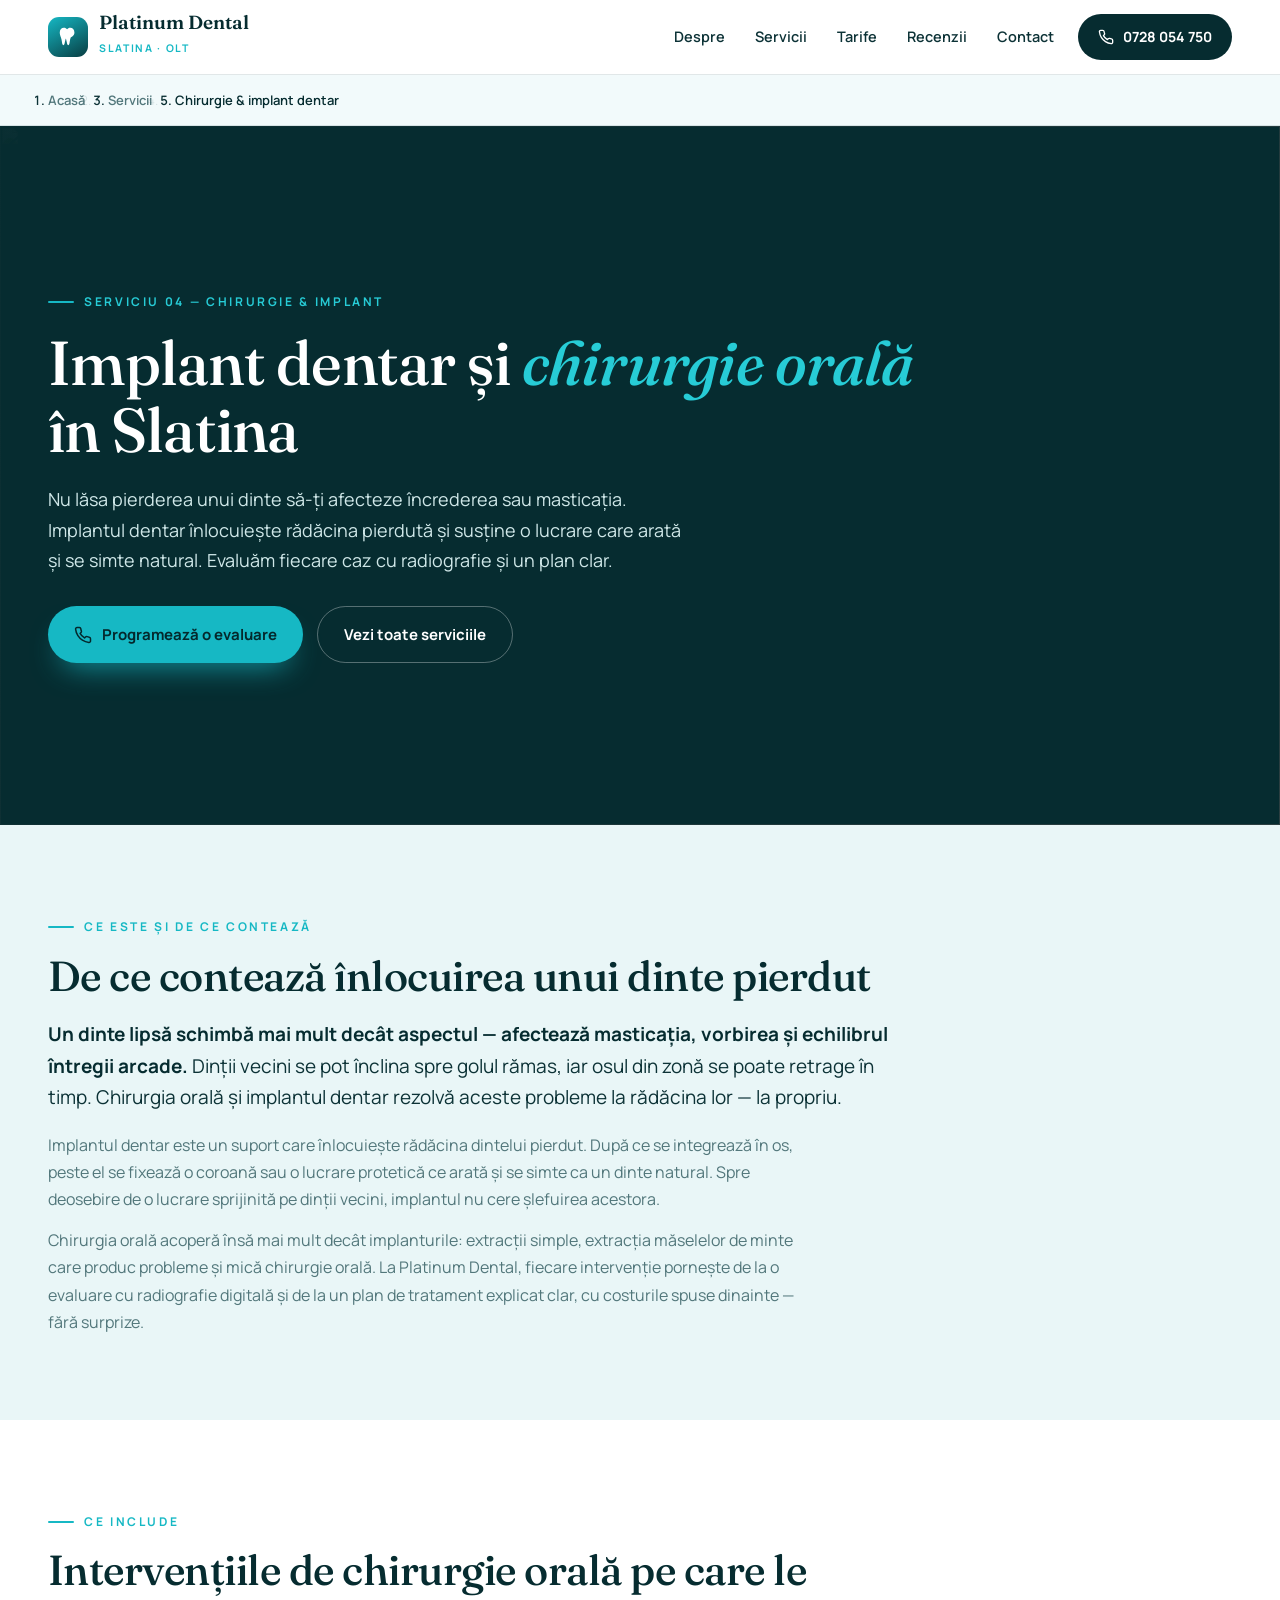
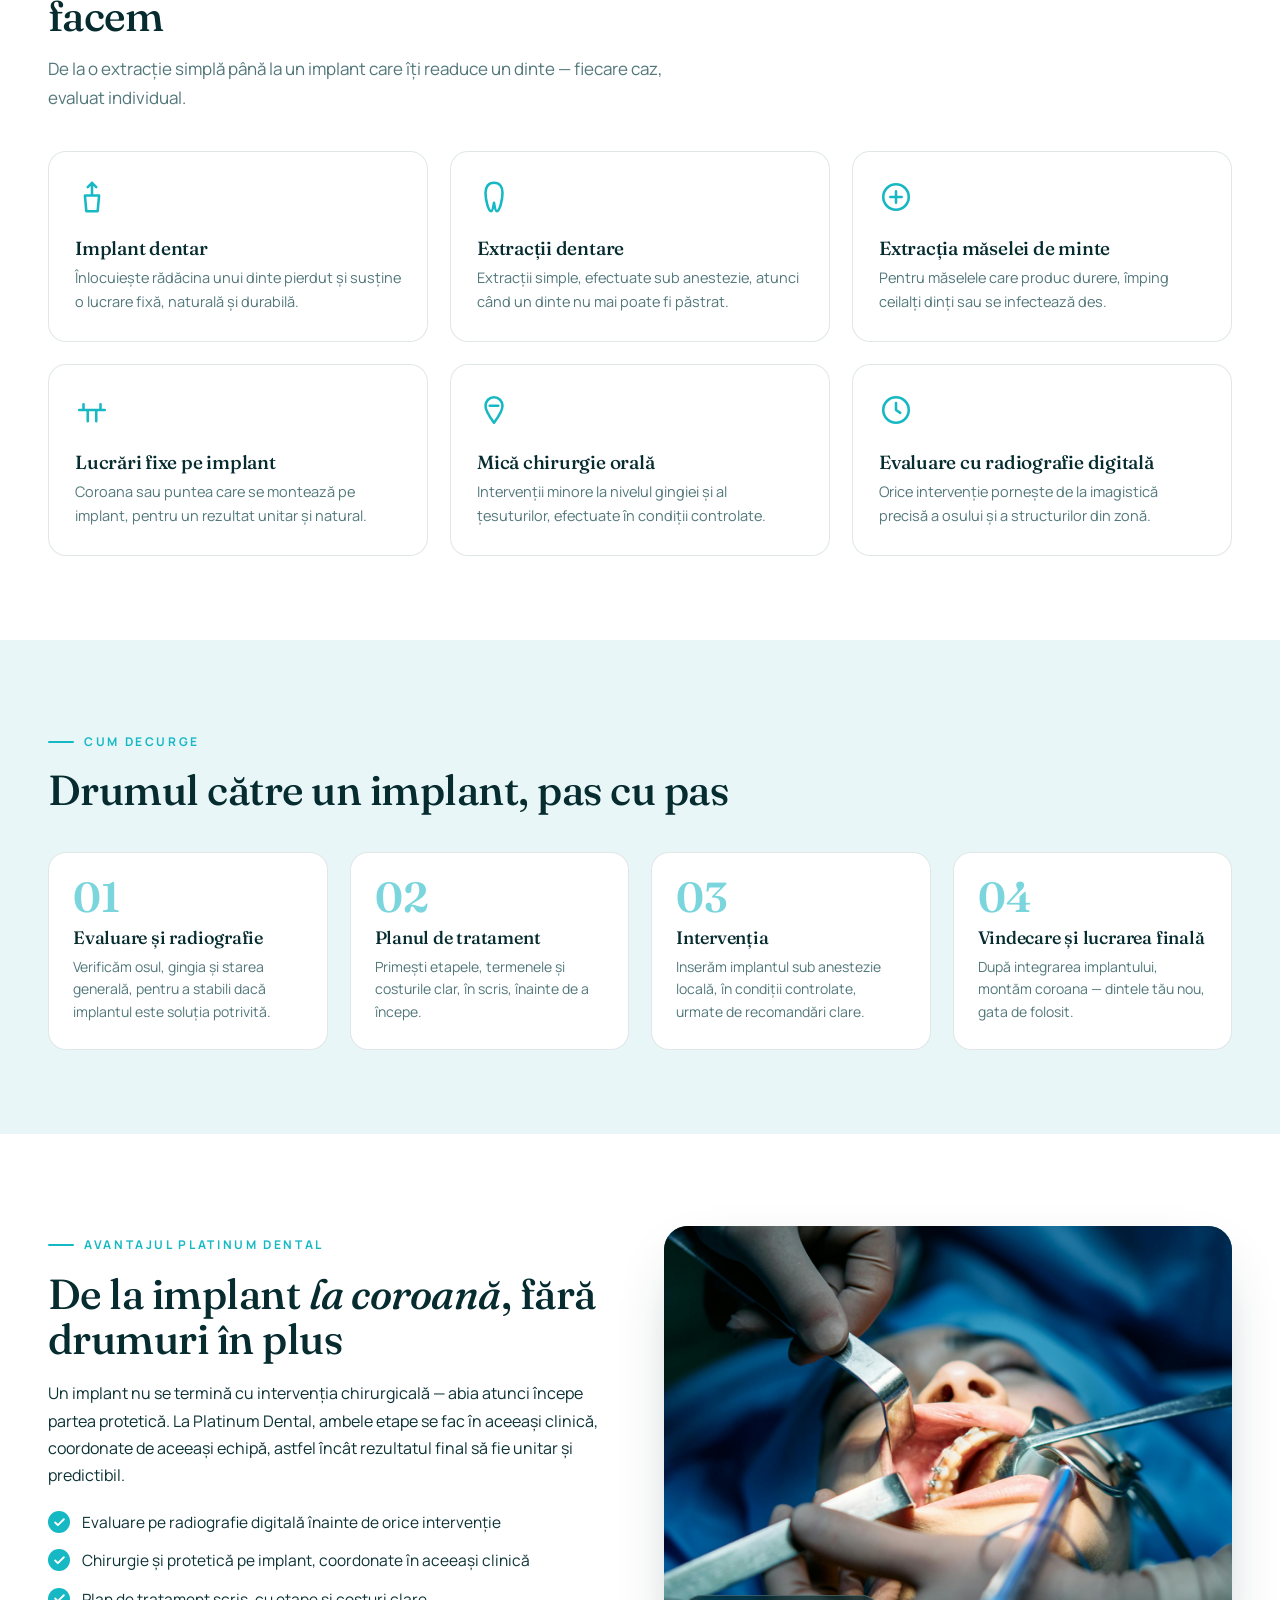
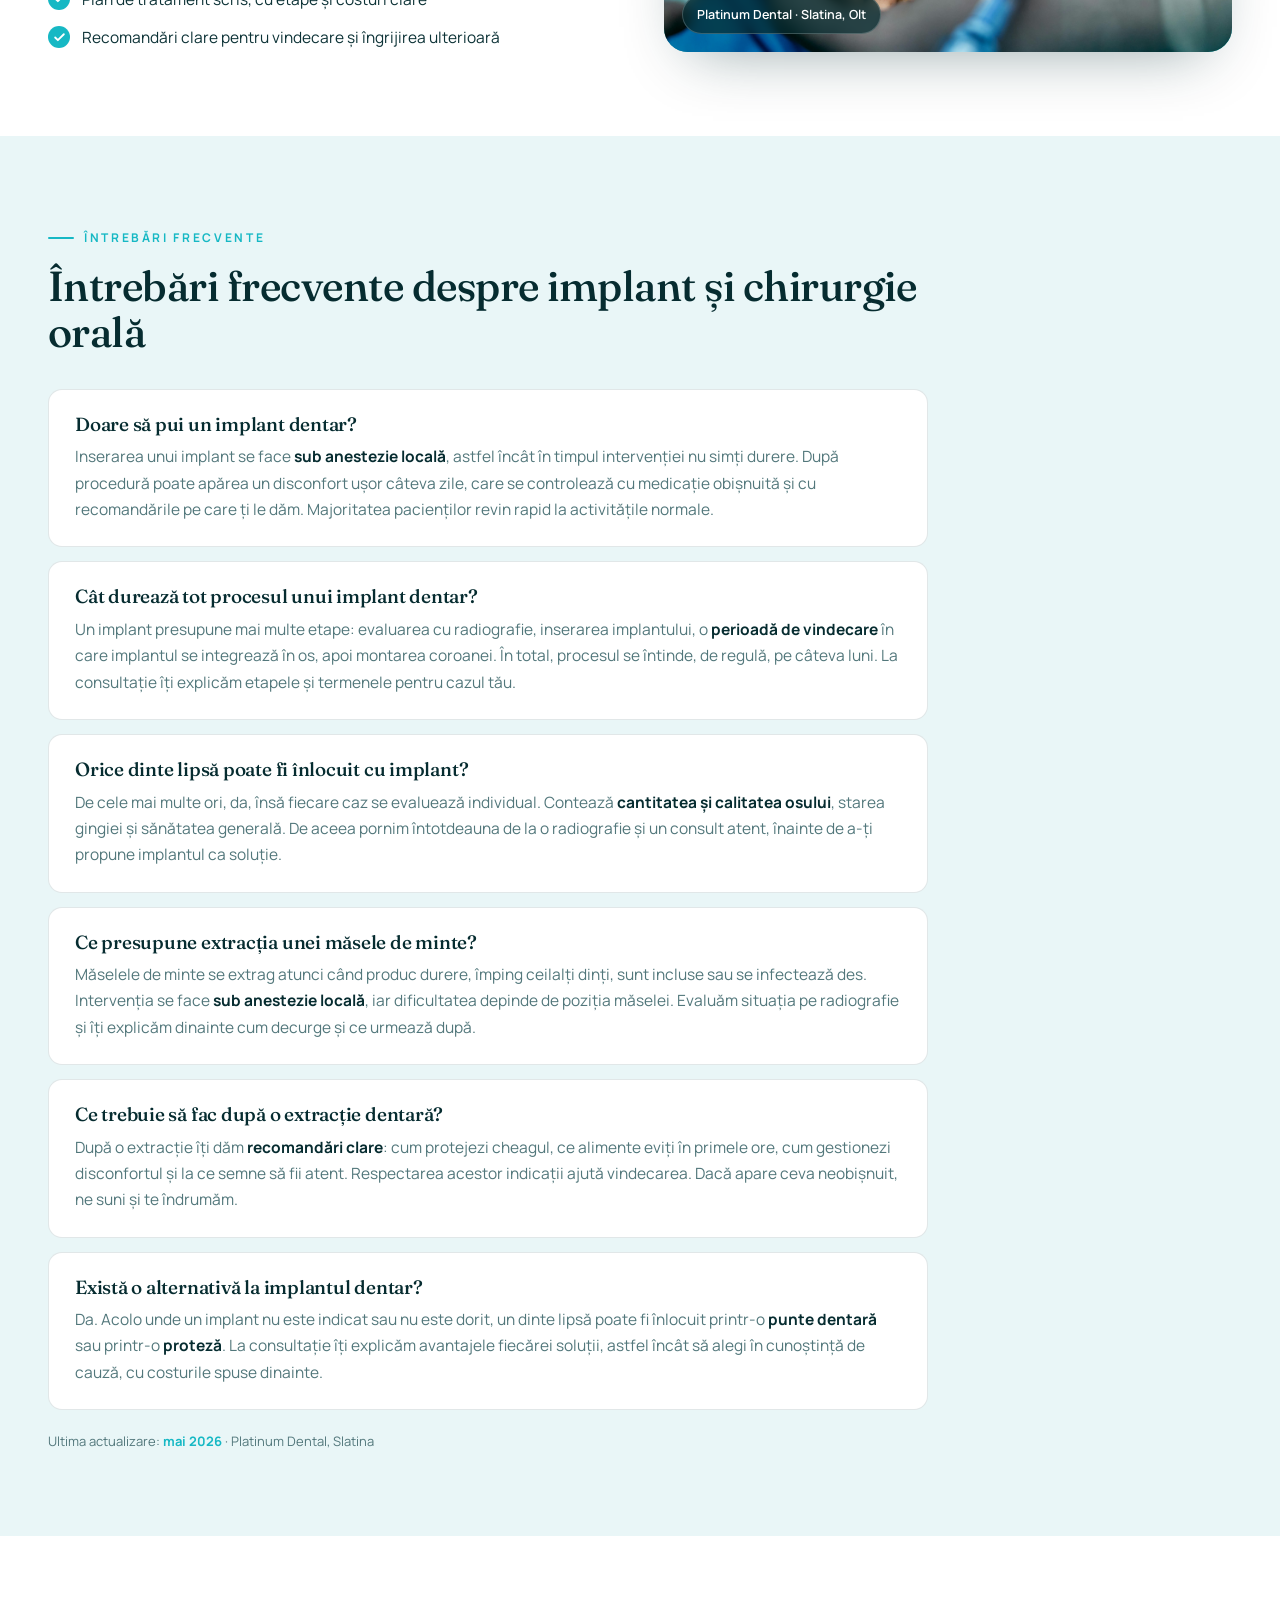
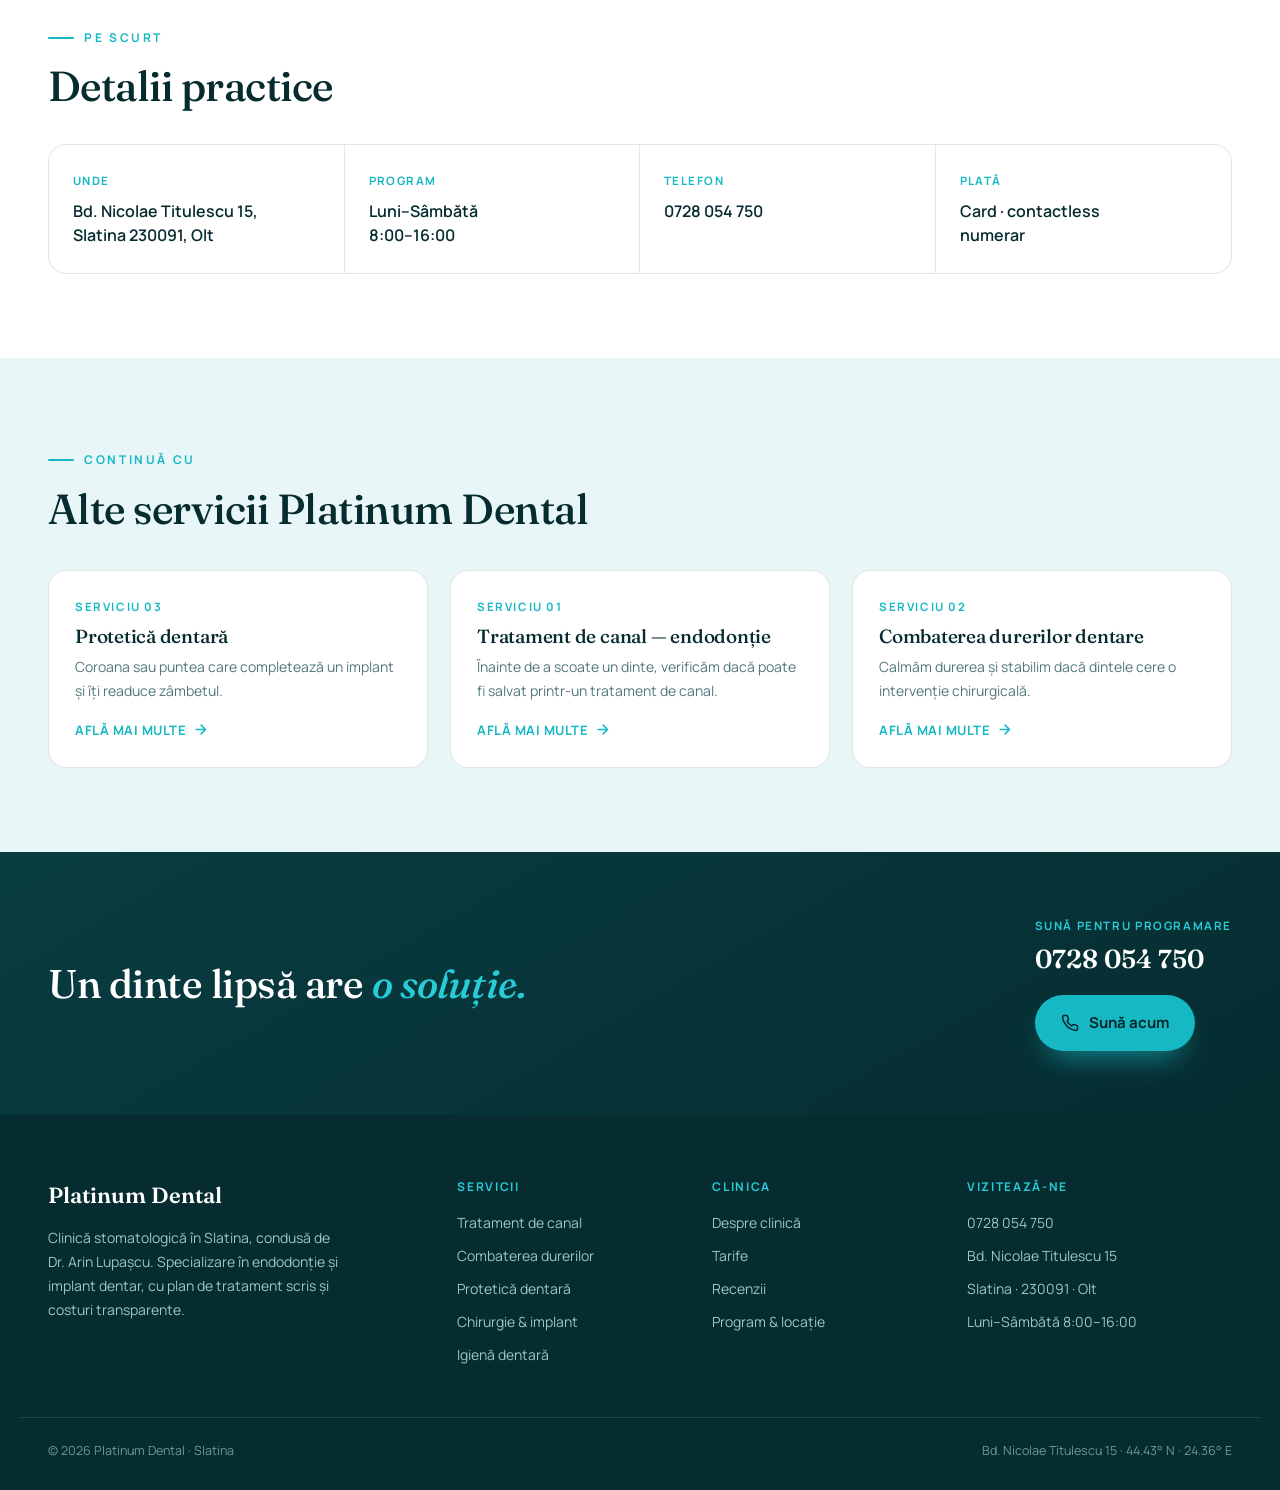
==== servicii/chirurgie-orala-implant-dentar.html @ b99805df "Initial commit — Platinum Dental website Static marketing site for Platinum Dental (Slatina, Olt): h" ====
<!doctype html>
<html lang="ro">
<head>
<meta charset="utf-8" />
<meta name="viewport" content="width=device-width, initial-scale=1, viewport-fit=cover" />
<title>Implant Dentar &amp; Chirurgie Orală Slatina | Platinum Dental</title>
<meta name="description" content="Implant dentar și chirurgie orală în Slatina la Platinum Dental: implanturi pentru dinți lipsă, extracții, extracția măselei de minte, mică chirurgie orală. Evaluare cu radiografie și plan clar. Sună la 0728 054 750." />
<meta name="keywords" content="implant dentar Slatina, chirurgie orala Slatina, extractie dentara Slatina, extractie masea de minte, implant dinte lipsa, Platinum Dental" />
<meta name="robots" content="index, follow, max-snippet:-1, max-image-preview:large" />
<meta name="author" content="Platinum Dental" />
<meta name="theme-color" content="#062c30" />
<link rel="canonical" href="https://platinumdental.ro/servicii/chirurgie-orala-implant-dentar.html" />

<meta property="og:type" content="article" />
<meta property="og:locale" content="ro_RO" />
<meta property="og:site_name" content="Platinum Dental" />
<meta property="og:title" content="Implant Dentar și Chirurgie Orală în Slatina | Platinum Dental" />
<meta property="og:description" content="Nu lăsa pierderea unui dinte să-ți afecteze încrederea — implantul dentar îi ia locul, natural și durabil. Platinum Dental, Slatina." />
<meta property="og:url" content="https://platinumdental.ro/servicii/chirurgie-orala-implant-dentar.html" />
<meta property="og:image" content="https://images.unsplash.com/photo-1606811971618-4486d14f3f99?auto=format&fit=crop&w=1200&q=80" />
<meta name="twitter:card" content="summary_large_image" />
<meta name="twitter:title" content="Implant Dentar &amp; Chirurgie Orală Slatina | Platinum Dental" />
<meta name="twitter:description" content="Implanturi dentare, extracții și mică chirurgie orală, cu evaluare pe radiografie. Platinum Dental, Slatina." />
<meta name="twitter:image" content="https://images.unsplash.com/photo-1606811971618-4486d14f3f99?auto=format&fit=crop&w=1200&q=80" />

<meta name="geo.region" content="RO-OT" />
<meta name="geo.placename" content="Slatina" />
<meta name="geo.position" content="44.431919;24.355544" />
<meta name="ICBM" content="44.431919, 24.355544" />

<link rel="icon" href="data:image/svg+xml,<svg xmlns='http://www.w3.org/2000/svg' viewBox='0 0 24 24'><path fill='%2316b8c4' d='M7.5 2C5 2 3 4 3 7c0 2 .6 3.7 1.3 5.5.6 1.6.9 3.3 1.1 5 .2 1.6.4 3.4 1.6 3.4 1 0 1.2-1.4 1.5-2.8l.9-4c.05-.22.4-.22.45 0l.9 4c.3 1.4.5 2.8 1.5 2.8 1.2 0 1.4-1.8 1.6-3.4.2-1.7.5-3.4 1.1-5C18.4 10.7 19 9 19 7c0-3-2-5-4.5-5-1.7 0-2.7.8-3.5 1.5C10.2 2.8 9.2 2 7.5 2z'/></svg>" />
<link rel="preconnect" href="https://fonts.googleapis.com" />
<link rel="preconnect" href="https://fonts.gstatic.com" crossorigin />
<link href="https://fonts.googleapis.com/css2?family=Fraunces:ital,opsz,wght@0,9..144,400;0,9..144,500;0,9..144,600;1,9..144,500&family=Manrope:wght@300;400;500;600;700;800&display=swap" rel="stylesheet" />
<link rel="stylesheet" href="service.css" />

<script type="application/ld+json">
{
  "@context": "https://schema.org",
  "@graph": [
    {
      "@type": "BreadcrumbList",
      "itemListElement": [
        {"@type":"ListItem","position":1,"name":"Acasă","item":"https://platinumdental.ro/"},
        {"@type":"ListItem","position":2,"name":"Servicii","item":"https://platinumdental.ro/#servicii"},
        {"@type":"ListItem","position":3,"name":"Chirurgie orală și implant dentar"}
      ]
    },
    {
      "@type": "Service",
      "@id": "https://platinumdental.ro/servicii/chirurgie-orala-implant-dentar.html#service",
      "name": "Chirurgie orală și implant dentar",
      "serviceType": "Implant dentar și chirurgie orală",
      "description": "Chirurgie orală și implanturi dentare în Slatina: implanturi pentru înlocuirea dinților lipsă, extracții simple, extracția măselei de minte și mică chirurgie orală, cu evaluare pe radiografie digitală și plan de tratament clar.",
      "url": "https://platinumdental.ro/servicii/chirurgie-orala-implant-dentar.html",
      "image": "https://images.unsplash.com/photo-1606811971618-4486d14f3f99?auto=format&fit=crop&w=1200&q=80",
      "provider": {
        "@type": "Dentist",
        "@id": "https://platinumdental.ro/#business",
        "name": "Platinum Dental — Dr. Arin Lupașcu",
        "telephone": "+40728054750",
        "email": "platinumdental10@gmail.com",
        "url": "https://platinumdental.ro/",
        "priceRange": "$$",
        "address": {
          "@type": "PostalAddress",
          "streetAddress": "Bulevardul Nicolae Titulescu 15",
          "addressLocality": "Slatina",
          "addressRegion": "Olt",
          "postalCode": "230091",
          "addressCountry": "RO"
        },
        "geo": {"@type":"GeoCoordinates","latitude":44.431919,"longitude":24.355544},
        "aggregateRating": {"@type":"AggregateRating","ratingValue":"5.0","reviewCount":"31","bestRating":"5"}
      },
      "areaServed": [
        {"@type":"City","name":"Slatina"},
        {"@type":"AdministrativeArea","name":"Județul Olt"}
      ]
    },
    {
      "@type": "FAQPage",
      "mainEntity": [
        {"@type":"Question","name":"Doare să pui un implant dentar?","acceptedAnswer":{"@type":"Answer","text":"Inserarea unui implant dentar se face sub anestezie locală, astfel încât în timpul intervenției nu simți durere. După procedură poate apărea un disconfort ușor câteva zile, care se controlează cu medicație obișnuită și cu recomandările pe care ți le dăm. Majoritatea pacienților revin rapid la activitățile normale."}},
        {"@type":"Question","name":"Cât durează tot procesul unui implant dentar?","acceptedAnswer":{"@type":"Answer","text":"Un implant dentar presupune mai multe etape: evaluarea cu radiografie, inserarea implantului, o perioadă de vindecare în care implantul se integrează în os, apoi montarea coroanei. În total, procesul se întinde, de regulă, pe câteva luni. La consultație îți explicăm etapele și termenele pentru cazul tău."}},
        {"@type":"Question","name":"Orice dinte lipsă poate fi înlocuit cu implant?","acceptedAnswer":{"@type":"Answer","text":"De cele mai multe ori, da, însă fiecare caz se evaluează individual. Contează cantitatea și calitatea osului, starea gingiei și sănătatea generală. De aceea pornim întotdeauna de la o radiografie și un consult atent, înainte de a-ți propune implantul ca soluție."}},
        {"@type":"Question","name":"Ce presupune extracția unei măsele de minte?","acceptedAnswer":{"@type":"Answer","text":"Măselele de minte se extrag atunci când produc durere, împing ceilalți dinți, sunt incluse sau se infectează des. Intervenția se face sub anestezie locală, iar dificultatea depinde de poziția măselei. Evaluăm situația pe radiografie și îți explicăm dinainte cum decurge și ce urmează după."}},
        {"@type":"Question","name":"Ce trebuie să fac după o extracție dentară?","acceptedAnswer":{"@type":"Answer","text":"După o extracție îți dăm recomandări clare: cum protejezi cheagul, ce alimente eviți în primele ore, cum gestionezi disconfortul și la ce semne să fii atent. Respectarea acestor indicații ajută vindecarea. Dacă apare ceva neobișnuit, ne suni și te îndrumăm."}},
        {"@type":"Question","name":"Există o alternativă la implantul dentar?","acceptedAnswer":{"@type":"Answer","text":"Da. Acolo unde un implant nu este indicat sau nu este dorit, un dinte lipsă poate fi înlocuit printr-o punte dentară sau printr-o proteză. La consultație îți explicăm avantajele fiecărei soluții, astfel încât să alegi în cunoștință de cauză, cu costurile spuse dinainte."}}
      ]
    }
  ]
}
</script>
</head>
<body>

<header class="nav">
  <div class="wrap nav-inner">
    <a href="../index.html" class="logo" aria-label="Platinum Dental Slatina — acasă">
      <span class="logo-mark" aria-hidden="true"><svg viewBox="0 0 24 24" fill="currentColor"><path d="M7.5 2C5 2 3 4 3 7c0 2 .6 3.7 1.3 5.5.6 1.6.9 3.3 1.1 5 .2 1.6.4 3.4 1.6 3.4 1 0 1.2-1.4 1.5-2.8l.9-4c.05-.22.4-.22.45 0l.9 4c.3 1.4.5 2.8 1.5 2.8 1.2 0 1.4-1.8 1.6-3.4.2-1.7.5-3.4 1.1-5C18.4 10.7 19 9 19 7c0-3-2-5-4.5-5-1.7 0-2.7.8-3.5 1.5C10.2 2.8 9.2 2 7.5 2z"/></svg></span>
      <span><b>Platinum Dental</b><small>Slatina · Olt</small></span>
    </a>
    <nav class="nav-links" aria-label="Navigare principală">
      <a href="../index.html#despre">Despre</a>
      <a href="../index.html#servicii">Servicii</a>
      <a href="../index.html#tarife">Tarife</a>
      <a href="../index.html#recenzii">Recenzii</a>
      <a href="../index.html#contact">Contact</a>
    </nav>
    <a class="nav-cta" href="tel:+40728054750">
      <svg viewBox="0 0 24 24" fill="none" stroke="currentColor" stroke-width="2" stroke-linecap="round" stroke-linejoin="round"><path d="M22 16.92v3a2 2 0 0 1-2.18 2 19.79 19.79 0 0 1-8.63-3.07 19.5 19.5 0 0 1-6-6A19.79 19.79 0 0 1 2.12 4.18 2 2 0 0 1 4.11 2h3a2 2 0 0 1 2 1.72c.13.96.36 1.9.7 2.81a2 2 0 0 1-.45 2.11L8.09 9.91a16 16 0 0 0 6 6l1.27-1.27a2 2 0 0 1 2.11-.45c.91.34 1.85.57 2.81.7A2 2 0 0 1 22 16.92Z"/></svg>
      0728 054 750
    </a>
    <button class="nav-toggle" aria-label="Meniu" onclick="document.getElementById('mm').classList.toggle('open')">
      <svg viewBox="0 0 24 24" fill="none" stroke="currentColor" stroke-width="2" stroke-linecap="round" stroke-linejoin="round" width="20" height="20"><line x1="3" y1="6" x2="21" y2="6"/><line x1="3" y1="12" x2="21" y2="12"/><line x1="3" y1="18" x2="21" y2="18"/></svg>
    </button>
  </div>
</header>
<div class="mobile-menu" id="mm">
  <a href="../index.html#despre">Despre</a>
  <a href="../index.html#servicii">Servicii</a>
  <a href="../index.html#tarife">Tarife</a>
  <a href="../index.html#recenzii">Recenzii</a>
  <a href="tel:+40728054750" style="color:var(--turq)">Sună 0728 054 750</a>
</div>

<nav class="crumbs" aria-label="Breadcrumb">
  <ol class="wrap">
    <li><a href="../index.html">Acasă</a></li>
    <li class="sep" aria-hidden="true">/</li>
    <li><a href="../index.html#servicii">Servicii</a></li>
    <li class="sep" aria-hidden="true">/</li>
    <li aria-current="page">Chirurgie &amp; implant dentar</li>
  </ol>
</nav>

<section class="dhero">
  <div class="dhero-bg" aria-hidden="true">
    <img src="https://images.unsplash.com/photo-1606811971618-4486d14f3f99?auto=format&fit=crop&w=1600&q=80" alt="" />
  </div>
  <div class="wrap">
    <span class="eyebrow">Serviciu 04 — Chirurgie &amp; implant</span>
    <h1>Implant dentar și <span class="acc">chirurgie orală</span> în Slatina</h1>
    <p class="dhero-sub">Nu lăsa pierderea unui dinte să-ți afecteze încrederea sau masticația. Implantul dentar înlocuiește rădăcina pierdută și susține o lucrare care arată și se simte natural. Evaluăm fiecare caz cu radiografie și un plan clar.</p>
    <div class="dhero-ctas">
      <a href="tel:+40728054750" class="btn btn-primary">
        <svg viewBox="0 0 24 24" fill="none" stroke="currentColor" stroke-width="2" stroke-linecap="round" stroke-linejoin="round"><path d="M22 16.92v3a2 2 0 0 1-2.18 2 19.79 19.79 0 0 1-8.63-3.07 19.5 19.5 0 0 1-6-6A19.79 19.79 0 0 1 2.12 4.18 2 2 0 0 1 4.11 2h3a2 2 0 0 1 2 1.72c.13.96.36 1.9.7 2.81a2 2 0 0 1-.45 2.11L8.09 9.91a16 16 0 0 0 6 6l1.27-1.27a2 2 0 0 1 2.11-.45c.91.34 1.85.57 2.81.7A2 2 0 0 1 22 16.92Z"/></svg>
        Programează o evaluare
      </a>
      <a href="../index.html#servicii" class="btn btn-ghost">Vezi toate serviciile</a>
    </div>
  </div>
</section>

<section>
  <div class="wrap">
    <span class="eyebrow">Ce este și de ce contează</span>
    <h2 class="sec-title">De ce contează înlocuirea unui dinte pierdut</h2>
    <p class="lead"><strong>Un dinte lipsă schimbă mai mult decât aspectul — afectează masticația, vorbirea și echilibrul întregii arcade.</strong> Dinții vecini se pot înclina spre golul rămas, iar osul din zonă se poate retrage în timp. Chirurgia orală și implantul dentar rezolvă aceste probleme la rădăcina lor — la propriu.</p>
    <div class="prose">
      <p>Implantul dentar este un suport care înlocuiește rădăcina dintelui pierdut. După ce se integrează în os, peste el se fixează o coroană sau o lucrare protetică ce arată și se simte ca un dinte natural. Spre deosebire de o lucrare sprijinită pe dinții vecini, implantul nu cere șlefuirea acestora.</p>
      <p>Chirurgia orală acoperă însă mai mult decât implanturile: extracții simple, extracția măselelor de minte care produc probleme și mică chirurgie orală. La Platinum Dental, fiecare intervenție pornește de la o evaluare cu radiografie digitală și de la un plan de tratament explicat clar, cu costurile spuse dinainte — fără surprize.</p>
    </div>
  </div>
</section>

<section>
  <div class="wrap">
    <span class="eyebrow">Ce include</span>
    <h2 class="sec-title">Intervențiile de chirurgie orală pe care le facem</h2>
    <p class="sec-intro">De la o extracție simplă până la un implant care îți readuce un dinte — fiecare caz, evaluat individual.</p>
    <div class="inc-grid">
      <div>
        <svg viewBox="0 0 24 24" fill="none" stroke="currentColor" stroke-linecap="round" stroke-linejoin="round"><path d="M12 2v9M9 5l3-3 3 3M7 11h10l-1 11H8Z"/></svg>
        <h3>Implant dentar</h3>
        <p>Înlocuiește rădăcina unui dinte pierdut și susține o lucrare fixă, naturală și durabilă.</p>
      </div>
      <div>
        <svg viewBox="0 0 24 24" fill="none" stroke="currentColor" stroke-linecap="round" stroke-linejoin="round"><path d="M12 2c4 0 6 3 6 7 0 5-2 13-4 13-1 0-1.5-3-2-6-.5 3-1 6-2 6-2 0-4-8-4-13 0-4 2-7 6-7Z"/></svg>
        <h3>Extracții dentare</h3>
        <p>Extracții simple, efectuate sub anestezie, atunci când un dinte nu mai poate fi păstrat.</p>
      </div>
      <div>
        <svg viewBox="0 0 24 24" fill="none" stroke="currentColor" stroke-linecap="round" stroke-linejoin="round"><circle cx="12" cy="12" r="9"/><path d="M12 8v8M8 12h8"/></svg>
        <h3>Extracția măselei de minte</h3>
        <p>Pentru măselele care produc durere, împing ceilalți dinți sau se infectează des.</p>
      </div>
      <div>
        <svg viewBox="0 0 24 24" fill="none" stroke="currentColor" stroke-linecap="round" stroke-linejoin="round"><path d="M3 12h18M6 12V8M18 12V8M9 12v8M15 12v8"/></svg>
        <h3>Lucrări fixe pe implant</h3>
        <p>Coroana sau puntea care se montează pe implant, pentru un rezultat unitar și natural.</p>
      </div>
      <div>
        <svg viewBox="0 0 24 24" fill="none" stroke="currentColor" stroke-linecap="round" stroke-linejoin="round"><path d="M12 3a6 6 0 0 0-6 6c0 4 6 12 6 12s6-8 6-12a6 6 0 0 0-6-6Z"/><path d="m9 9 6 0"/></svg>
        <h3>Mică chirurgie orală</h3>
        <p>Intervenții minore la nivelul gingiei și al țesuturilor, efectuate în condiții controlate.</p>
      </div>
      <div>
        <svg viewBox="0 0 24 24" fill="none" stroke="currentColor" stroke-linecap="round" stroke-linejoin="round"><circle cx="12" cy="12" r="9"/><path d="M12 7v5l3 2"/></svg>
        <h3>Evaluare cu radiografie digitală</h3>
        <p>Orice intervenție pornește de la imagistică precisă a osului și a structurilor din zonă.</p>
      </div>
    </div>
  </div>
</section>

<section>
  <div class="wrap">
    <span class="eyebrow">Cum decurge</span>
    <h2 class="sec-title">Drumul către un implant, pas cu pas</h2>
    <div class="steps">
      <div class="step"><div class="n">01</div><h3>Evaluare și radiografie</h3><p>Verificăm osul, gingia și starea generală, pentru a stabili dacă implantul este soluția potrivită.</p></div>
      <div class="step"><div class="n">02</div><h3>Planul de tratament</h3><p>Primești etapele, termenele și costurile clar, în scris, înainte de a începe.</p></div>
      <div class="step"><div class="n">03</div><h3>Intervenția</h3><p>Inserăm implantul sub anestezie locală, în condiții controlate, urmate de recomandări clare.</p></div>
      <div class="step"><div class="n">04</div><h3>Vindecare și lucrarea finală</h3><p>După integrarea implantului, montăm coroana — dintele tău nou, gata de folosit.</p></div>
    </div>
  </div>
</section>

<section>
  <div class="wrap">
    <div class="split">
      <div>
        <span class="eyebrow">Avantajul Platinum Dental</span>
        <h2 class="sec-title">De la implant <span class="serif-i">la coroană</span>, fără drumuri în plus</h2>
        <p class="prose" style="margin-bottom:4px">Un implant nu se termină cu intervenția chirurgicală — abia atunci începe partea protetică. La Platinum Dental, ambele etape se fac în aceeași clinică, coordonate de aceeași echipă, astfel încât rezultatul final să fie unitar și predictibil.</p>
        <ul class="checklist">
          <li>Evaluare pe radiografie digitală înainte de orice intervenție</li>
          <li>Chirurgie și protetică pe implant, coordonate în aceeași clinică</li>
          <li>Plan de tratament scris, cu etape și costuri clare</li>
          <li>Recomandări clare pentru vindecare și îngrijirea ulterioară</li>
        </ul>
      </div>
      <div class="split-pic">
        <img src="dental-surgery.jpg" alt="Evaluare pentru implant dentar la Platinum Dental, Slatina" loading="lazy" />
        <span class="tag">Platinum Dental · Slatina, Olt</span>
      </div>
    </div>
  </div>
</section>

<section>
  <div class="wrap">
    <span class="eyebrow">Întrebări frecvente</span>
    <h2 class="sec-title">Întrebări frecvente despre implant și chirurgie orală</h2>
    <div class="faq">
      <div class="faq-item">
        <h3>Doare să pui un implant dentar?</h3>
        <p>Inserarea unui implant se face <strong>sub anestezie locală</strong>, astfel încât în timpul intervenției nu simți durere. După procedură poate apărea un disconfort ușor câteva zile, care se controlează cu medicație obișnuită și cu recomandările pe care ți le dăm. Majoritatea pacienților revin rapid la activitățile normale.</p>
      </div>
      <div class="faq-item">
        <h3>Cât durează tot procesul unui implant dentar?</h3>
        <p>Un implant presupune mai multe etape: evaluarea cu radiografie, inserarea implantului, o <strong>perioadă de vindecare</strong> în care implantul se integrează în os, apoi montarea coroanei. În total, procesul se întinde, de regulă, pe câteva luni. La consultație îți explicăm etapele și termenele pentru cazul tău.</p>
      </div>
      <div class="faq-item">
        <h3>Orice dinte lipsă poate fi înlocuit cu implant?</h3>
        <p>De cele mai multe ori, da, însă fiecare caz se evaluează individual. Contează <strong>cantitatea și calitatea osului</strong>, starea gingiei și sănătatea generală. De aceea pornim întotdeauna de la o radiografie și un consult atent, înainte de a-ți propune implantul ca soluție.</p>
      </div>
      <div class="faq-item">
        <h3>Ce presupune extracția unei măsele de minte?</h3>
        <p>Măselele de minte se extrag atunci când produc durere, împing ceilalți dinți, sunt incluse sau se infectează des. Intervenția se face <strong>sub anestezie locală</strong>, iar dificultatea depinde de poziția măselei. Evaluăm situația pe radiografie și îți explicăm dinainte cum decurge și ce urmează după.</p>
      </div>
      <div class="faq-item">
        <h3>Ce trebuie să fac după o extracție dentară?</h3>
        <p>După o extracție îți dăm <strong>recomandări clare</strong>: cum protejezi cheagul, ce alimente eviți în primele ore, cum gestionezi disconfortul și la ce semne să fii atent. Respectarea acestor indicații ajută vindecarea. Dacă apare ceva neobișnuit, ne suni și te îndrumăm.</p>
      </div>
      <div class="faq-item">
        <h3>Există o alternativă la implantul dentar?</h3>
        <p>Da. Acolo unde un implant nu este indicat sau nu este dorit, un dinte lipsă poate fi înlocuit printr-o <strong>punte dentară</strong> sau printr-o <strong>proteză</strong>. La consultație îți explicăm avantajele fiecărei soluții, astfel încât să alegi în cunoștință de cauză, cu costurile spuse dinainte.</p>
      </div>
    </div>
    <p class="upd">Ultima actualizare: <b>mai 2026</b> · Platinum Dental, Slatina</p>
  </div>
</section>

<section>
  <div class="wrap">
    <span class="eyebrow">Pe scurt</span>
    <h2 class="sec-title">Detalii practice</h2>
    <div class="infostrip">
      <div><div class="k">Unde</div><div class="v">Bd. Nicolae Titulescu 15,<br/>Slatina 230091, Olt</div></div>
      <div><div class="k">Program</div><div class="v">Luni–Sâmbătă<br/>8:00–16:00</div></div>
      <div><div class="k">Telefon</div><div class="v"><a href="tel:+40728054750">0728 054 750</a></div></div>
      <div><div class="k">Plată</div><div class="v">Card · contactless<br/>numerar</div></div>
    </div>
  </div>
</section>

<section>
  <div class="wrap">
    <span class="eyebrow">Continuă cu</span>
    <h2 class="sec-title">Alte servicii Platinum Dental</h2>
    <div class="xlinks">
      <a class="xcard" href="protetica-dentara.html">
        <span class="xn">Serviciu 03</span>
        <h3>Protetică dentară</h3>
        <p>Coroana sau puntea care completează un implant și îți readuce zâmbetul.</p>
        <span class="go">Află mai multe <svg viewBox="0 0 24 24" fill="none" stroke="currentColor" stroke-width="2.5" stroke-linecap="round" stroke-linejoin="round"><path d="M5 12h14M13 5l7 7-7 7"/></svg></span>
      </a>
      <a class="xcard" href="tratamente-de-canal-endodontie.html">
        <span class="xn">Serviciu 01</span>
        <h3>Tratament de canal — endodonție</h3>
        <p>Înainte de a scoate un dinte, verificăm dacă poate fi salvat printr-un tratament de canal.</p>
        <span class="go">Află mai multe <svg viewBox="0 0 24 24" fill="none" stroke="currentColor" stroke-width="2.5" stroke-linecap="round" stroke-linejoin="round"><path d="M5 12h14M13 5l7 7-7 7"/></svg></span>
      </a>
      <a class="xcard" href="combaterea-durerilor-dentare.html">
        <span class="xn">Serviciu 02</span>
        <h3>Combaterea durerilor dentare</h3>
        <p>Calmăm durerea și stabilim dacă dintele cere o intervenție chirurgicală.</p>
        <span class="go">Află mai multe <svg viewBox="0 0 24 24" fill="none" stroke="currentColor" stroke-width="2.5" stroke-linecap="round" stroke-linejoin="round"><path d="M5 12h14M13 5l7 7-7 7"/></svg></span>
      </a>
    </div>
  </div>
</section>

<div class="cta-band">
  <div class="wrap">
    <h2>Un dinte lipsă are <span class="acc">o soluție.</span></h2>
    <div class="ct-side">
      <div class="ph"><small>Sună pentru programare</small>0728 054 750</div>
      <a href="tel:+40728054750" class="btn btn-primary">
        <svg viewBox="0 0 24 24" fill="none" stroke="currentColor" stroke-width="2" stroke-linecap="round" stroke-linejoin="round"><path d="M22 16.92v3a2 2 0 0 1-2.18 2 19.79 19.79 0 0 1-8.63-3.07 19.5 19.5 0 0 1-6-6A19.79 19.79 0 0 1 2.12 4.18 2 2 0 0 1 4.11 2h3a2 2 0 0 1 2 1.72c.13.96.36 1.9.7 2.81a2 2 0 0 1-.45 2.11L8.09 9.91a16 16 0 0 0 6 6l1.27-1.27a2 2 0 0 1 2.11-.45c.91.34 1.85.57 2.81.7A2 2 0 0 1 22 16.92Z"/></svg>
        Sună acum
      </a>
    </div>
  </div>
</div>

<footer>
  <div class="wrap foot">
    <div class="brand">
      <h4>Platinum Dental</h4>
      <p>Clinică stomatologică în Slatina, condusă de Dr. Arin Lupașcu. Specializare în endodonție și implant dentar, cu plan de tratament scris și costuri transparente.</p>
    </div>
    <div>
      <h5>Servicii</h5>
      <ul>
        <li><a href="tratamente-de-canal-endodontie.html">Tratament de canal</a></li>
        <li><a href="combaterea-durerilor-dentare.html">Combaterea durerilor</a></li>
        <li><a href="protetica-dentara.html">Protetică dentară</a></li>
        <li><a href="chirurgie-orala-implant-dentar.html">Chirurgie &amp; implant</a></li>
        <li><a href="igiena-dentara-profilaxie.html">Igienă dentară</a></li>
      </ul>
    </div>
    <div>
      <h5>Clinica</h5>
      <ul>
        <li><a href="../index.html#despre">Despre clinică</a></li>
        <li><a href="../index.html#tarife">Tarife</a></li>
        <li><a href="../index.html#recenzii">Recenzii</a></li>
        <li><a href="../index.html#program">Program &amp; locație</a></li>
      </ul>
    </div>
    <div>
      <h5>Vizitează-ne</h5>
      <ul>
        <li><a href="tel:+40728054750">0728 054 750</a></li>
        <li>Bd. Nicolae Titulescu 15</li>
        <li>Slatina · 230091 · Olt</li>
        <li>Luni–Sâmbătă 8:00–16:00</li>
      </ul>
    </div>
  </div>
  <div class="wrap foot-bot">
    <span>© <script>document.write(new Date().getFullYear())</script> Platinum Dental · Slatina</span>
    <span>Bd. Nicolae Titulescu 15 · 44.43° N · 24.36° E</span>
  </div>
</footer>

<script>
  document.querySelectorAll('#mm a').forEach(function(a){
    a.addEventListener('click', function(){ document.getElementById('mm').classList.remove('open'); });
  });
</script>

</body>
</html>
---- servicii/service.css ----
/* ═══════════════════════════════════════════════════════════════
   Platinum Dental — service pages stylesheet
   Shared by all pages in /servicii/. Matches the main site theme.
   ═══════════════════════════════════════════════════════════════ */

:root{
  --ink:#062c30;
  --teal-d:#083d42;
  --teal-d2:#0a4a50;
  --turq:#16b8c4;
  --turq-br:#27ccd6;
  --aqua:#7ad5dd;
  --aqua-s:#bfe9ec;
  --ice:#e9f6f7;
  --ice-2:#f2fafb;
  --paper:#ffffff;
  --text:#0c3236;
  --muted:#52777b;
  --line:rgba(8,61,66,.12);
  --line-d:rgba(255,255,255,.14);
  --shadow:0 24px 60px -28px rgba(6,44,48,.45);
  --shadow-s:0 12px 30px -16px rgba(6,44,48,.4);
  --r:18px;
  --maxw:1240px;
}

*{margin:0;padding:0;box-sizing:border-box}
html{scroll-behavior:smooth;-webkit-text-size-adjust:100%}
body{
  font-family:"Manrope",system-ui,-apple-system,Segoe UI,sans-serif;
  background:var(--paper);color:var(--text);
  line-height:1.7;font-size:16px;font-weight:400;
  -webkit-font-smoothing:antialiased;overflow-x:hidden;
}
img,video,iframe{display:block;max-width:100%}
a{color:inherit;text-decoration:none}
button{font:inherit;cursor:pointer;border:0;background:none}
ul{list-style:none}
::selection{background:var(--turq);color:#fff}
:focus-visible{outline:3px solid var(--turq);outline-offset:3px;border-radius:4px}

.display,.sec-title,h1,h2,h3{font-family:"Fraunces",Georgia,serif;font-weight:500;
  line-height:1.08;letter-spacing:-.012em;color:var(--ink)}
.serif-i{font-style:italic}

.wrap{width:100%;max-width:var(--maxw);margin:0 auto;padding:0 28px}

/* ═══════════════ HEADER ═══════════════ */
.nav{position:sticky;top:0;z-index:50;background:rgba(255,255,255,.86);
  -webkit-backdrop-filter:blur(14px) saturate(1.4);backdrop-filter:blur(14px) saturate(1.4);
  border-bottom:1px solid var(--line)}
.nav-inner{display:flex;align-items:center;gap:24px;height:74px}
.logo{display:flex;align-items:center;gap:11px;margin-right:auto}
.logo-mark{width:40px;height:40px;border-radius:11px;flex:none;display:grid;place-items:center;
  background:linear-gradient(150deg,var(--turq),var(--teal-d))}
.logo-mark svg{width:22px;height:22px;color:#fff}
.logo b{font-family:"Fraunces",serif;font-size:19px;font-weight:600;color:var(--ink);
  display:block;line-height:1.05}
.logo small{font-size:10.5px;font-weight:700;letter-spacing:.16em;text-transform:uppercase;
  color:var(--turq)}
.nav-links{display:flex;gap:30px}
.nav-links a{font-size:14.5px;font-weight:600;color:var(--text);transition:color .2s}
.nav-links a:hover{color:var(--turq)}
.nav-cta{display:inline-flex;align-items:center;gap:9px;padding:11px 20px;border-radius:999px;
  background:var(--ink);color:#fff;font-weight:700;font-size:14px;transition:background .25s,transform .2s}
.nav-cta:hover{background:var(--turq);transform:translateY(-2px)}
.nav-cta svg{width:16px;height:16px}
.nav-toggle{display:none;width:44px;height:44px;border-radius:11px;
  border:1px solid var(--line);color:var(--ink);place-items:center}

.mobile-menu{display:none;flex-direction:column;gap:2px;padding:14px 28px 22px;
  background:#fff;border-bottom:1px solid var(--line)}
.mobile-menu.open{display:flex}
.mobile-menu a{font-family:"Fraunces",serif;font-size:21px;padding:11px 0;
  border-bottom:1px solid var(--line);color:var(--ink)}

/* ═══════════════ BREADCRUMB ═══════════════ */
.crumbs{background:var(--ice-2);border-bottom:1px solid var(--line)}
.crumbs ol{display:flex;flex-wrap:wrap;align-items:center;gap:9px;
  padding:14px 28px;font-size:13px;font-weight:600}
.crumbs a{color:var(--muted)}
.crumbs a:hover{color:var(--turq)}
.crumbs .sep{color:var(--line);font-weight:400}
.crumbs li[aria-current]{color:var(--ink)}

/* ═══════════════ BUTTONS ═══════════════ */
.btn{display:inline-flex;align-items:center;gap:10px;padding:15px 26px;border-radius:999px;
  font-weight:700;font-size:15px;transition:transform .22s,box-shadow .22s,background .22s}
.btn svg{width:18px;height:18px}
.btn-primary{background:var(--turq);color:#04282c;box-shadow:0 16px 30px -14px rgba(22,184,196,.8)}
.btn-primary:hover{transform:translateY(-3px);box-shadow:0 22px 38px -14px rgba(22,184,196,.9)}
.btn-ghost{background:transparent;color:#fff;border:1px solid rgba(255,255,255,.32)}
.btn-ghost:hover{background:rgba(255,255,255,.1);transform:translateY(-3px)}
.btn-dark{background:var(--ink);color:#fff}
.btn-dark:hover{background:var(--teal-d2);transform:translateY(-3px)}

/* ═══════════════ EYEBROW + SECTION TITLES ═══════════════ */
.eyebrow{display:inline-flex;align-items:center;gap:10px;font-size:12px;font-weight:700;
  letter-spacing:.22em;text-transform:uppercase;color:var(--turq)}
.eyebrow::before{content:"";width:26px;height:2px;background:var(--turq);border-radius:2px}
section{padding:84px 0}
section:nth-of-type(even){background:var(--ice)}
.sec-title{font-size:clamp(28px,3.6vw,42px);margin:16px 0 0;max-width:880px}
.sec-intro{margin-top:16px;color:var(--muted);font-size:17px;max-width:620px}
.lead{margin-top:20px;font-size:19px;line-height:1.66;color:var(--text);max-width:860px}
.lead strong{color:var(--ink);font-weight:700}
.prose{margin-top:18px;max-width:760px}
.prose p{margin-top:14px;color:var(--muted);font-size:16px}
.prose strong{color:var(--ink);font-weight:700}

/* ═══════════════ HERO ═══════════════ */
.dhero{position:relative;background:var(--ink);color:#dff1f2;overflow:hidden;isolation:isolate}
.dhero-bg{position:absolute;inset:0;z-index:-2}
.dhero-bg img{width:100%;height:100%;object-fit:cover;
  filter:saturate(.9) brightness(.42)}
.dhero::after{content:"";position:absolute;inset:0;z-index:-1;background:
  linear-gradient(115deg,rgba(6,44,48,.96) 0%,rgba(6,44,48,.78) 46%,rgba(6,44,48,.5) 100%)}
.dhero .wrap{padding-top:74px;padding-bottom:78px}
.dhero .eyebrow{color:var(--turq-br)}
.dhero h1{font-size:clamp(34px,5.4vw,62px);color:#fff;margin:18px 0 0;max-width:900px}
.dhero h1 .acc{color:var(--turq-br);font-style:italic}
.dhero-sub{margin-top:20px;font-size:18px;line-height:1.7;color:#cfe7e8;max-width:640px}
.dhero-ctas{display:flex;flex-wrap:wrap;gap:14px;margin-top:30px}

/* ═══════════════ INCLUDE GRID ═══════════════ */
.inc-grid{display:grid;grid-template-columns:repeat(3,1fr);gap:22px;margin-top:38px}
.inc-grid>div{background:var(--paper);border:1px solid var(--line);border-radius:var(--r);
  padding:28px 26px;transition:transform .3s,box-shadow .3s}
.inc-grid>div:hover{transform:translateY(-6px);box-shadow:var(--shadow)}
section:nth-of-type(even) .inc-grid>div{background:#fff}
.inc-grid svg{width:34px;height:34px;color:var(--turq);stroke-width:1.8}
.inc-grid h3{font-size:19px;margin-top:16px}
.inc-grid p{margin-top:8px;font-size:14.5px;color:var(--muted);line-height:1.62}

/* ═══════════════ STEPS ═══════════════ */
.steps{display:grid;grid-template-columns:repeat(4,1fr);gap:22px;margin-top:38px}
.step{position:relative;padding:26px 24px;background:var(--paper);
  border:1px solid var(--line);border-radius:var(--r)}
section:nth-of-type(even) .step{background:#fff}
.step .n{font-family:"Fraunces",serif;font-size:42px;font-weight:600;
  color:var(--aqua);line-height:.9}
.step h3{font-size:18px;margin-top:12px}
.step p{margin-top:8px;font-size:14px;color:var(--muted);line-height:1.6}

/* ═══════════════ SPLIT ═══════════════ */
.split{display:grid;grid-template-columns:1fr 1fr;gap:48px;align-items:center;margin-top:8px}
.split-pic{position:relative;border-radius:24px;overflow:hidden;
  background:linear-gradient(150deg,var(--teal-d),var(--turq));box-shadow:var(--shadow);
  aspect-ratio:4/3}
.split-pic img{width:100%;height:100%;object-fit:cover}
.split-pic .tag{position:absolute;left:18px;bottom:18px;background:rgba(6,44,48,.72);
  -webkit-backdrop-filter:blur(6px);backdrop-filter:blur(6px);color:#fff;font-size:12.5px;
  font-weight:600;padding:8px 14px;border-radius:999px;border:1px solid rgba(255,255,255,.2)}
.checklist{margin-top:20px;display:grid;gap:12px}
.checklist li{display:flex;gap:12px;font-size:15.5px;color:var(--text)}
.checklist li::before{content:"";flex:none;width:22px;height:22px;border-radius:50%;
  margin-top:2px;background:var(--turq) url("data:image/svg+xml,%3Csvg xmlns='http://www.w3.org/2000/svg' viewBox='0 0 24 24' fill='none' stroke='%23fff' stroke-width='3.4' stroke-linecap='round' stroke-linejoin='round'%3E%3Cpath d='M20 6 9 17l-5-5'/%3E%3C/svg%3E") center/13px no-repeat}

/* ═══════════════ FAQ ═══════════════ */
.faq{margin-top:34px;max-width:880px}
.faq-item{border:1px solid var(--line);border-radius:14px;background:var(--paper);
  padding:24px 26px;margin-bottom:14px}
section:nth-of-type(even) .faq-item{background:#fff}
.faq-item h3{font-size:19px}
.faq-item p{margin-top:9px;color:var(--muted);font-size:15.5px}
.faq-item strong{color:var(--ink);font-weight:700}
.upd{margin-top:20px;font-size:13px;color:var(--muted)}
.upd b{color:var(--turq)}

/* ═══════════════ INFOSTRIP ═══════════════ */
.infostrip{display:grid;grid-template-columns:repeat(4,1fr);gap:0;margin-top:34px;
  border:1px solid var(--line);border-radius:var(--r);overflow:hidden;background:var(--paper)}
section:nth-of-type(even) .infostrip{background:#fff}
.infostrip>div{padding:26px 24px;border-right:1px solid var(--line)}
.infostrip>div:last-child{border-right:0}
.infostrip .k{font-size:11.5px;font-weight:700;letter-spacing:.13em;text-transform:uppercase;
  color:var(--turq)}
.infostrip .v{margin-top:9px;font-size:16px;font-weight:600;color:var(--ink);line-height:1.5}
.infostrip .v a:hover{color:var(--turq)}

/* ═══════════════ CROSS-LINKS ═══════════════ */
.xlinks{display:grid;grid-template-columns:repeat(3,1fr);gap:22px;margin-top:38px}
.xcard{display:flex;flex-direction:column;background:var(--paper);border:1px solid var(--line);
  border-radius:var(--r);padding:26px;transition:transform .3s,box-shadow .3s,border-color .3s}
section:nth-of-type(even) .xcard{background:#fff}
.xcard:hover{transform:translateY(-6px);box-shadow:var(--shadow);border-color:transparent}
.xn{font-size:11.5px;font-weight:700;letter-spacing:.14em;text-transform:uppercase;color:var(--turq)}
.xcard h3{font-size:19px;margin-top:10px}
.xcard p{margin-top:8px;font-size:14px;color:var(--muted);flex:1}
.xcard .go{display:inline-flex;align-items:center;gap:7px;margin-top:16px;
  font-size:13px;font-weight:700;letter-spacing:.04em;text-transform:uppercase;color:var(--turq)}
.xcard .go svg{width:15px;height:15px}

/* ═══════════════ CTA BAND ═══════════════ */
.cta-band{background:linear-gradient(150deg,var(--teal-d),var(--ink));color:#fff;
  padding:64px 0}
.cta-band .wrap{display:flex;flex-wrap:wrap;align-items:center;justify-content:space-between;gap:30px}
.cta-band h2{font-size:clamp(26px,3.4vw,40px);color:#fff;max-width:560px}
.cta-band h2 .acc{color:var(--turq-br);font-style:italic}
.ct-side{display:flex;flex-direction:column;gap:14px;align-items:flex-start}
.ph{font-family:"Fraunces",serif;font-size:26px;font-weight:600;color:#fff}
.ph small{display:block;font-family:"Manrope",sans-serif;font-size:11.5px;font-weight:700;
  letter-spacing:.14em;text-transform:uppercase;color:var(--turq-br);margin-bottom:2px}

/* ═══════════════ FOOTER ═══════════════ */
footer{background:var(--ink);color:#9fc4c6;padding:62px 0 28px}
.foot{display:grid;grid-template-columns:1.7fr 1fr 1fr 1.2fr;gap:34px}
.foot h4{font-family:"Fraunces",serif;font-size:22px;color:#fff;font-weight:600}
.foot .brand p{margin-top:12px;font-size:14px;line-height:1.7;max-width:300px}
.foot h5{font-size:12px;font-weight:700;letter-spacing:.14em;text-transform:uppercase;
  color:var(--turq-br);margin-bottom:14px}
.foot ul li{margin-bottom:9px;font-size:14px}
.foot ul a:hover{color:#fff}
.foot-bot{display:flex;flex-wrap:wrap;justify-content:space-between;gap:10px;
  margin-top:42px;padding-top:22px;border-top:1px solid rgba(255,255,255,.1);
  font-size:12.5px;color:#6f9799}

/* ═══════════════ RESPONSIVE ═══════════════ */
@media(max-width:920px){
  .nav-links{display:none}
  .nav-toggle{display:grid}
  .nav-cta{display:none}
  .inc-grid,.steps,.xlinks{grid-template-columns:1fr 1fr}
  .split{grid-template-columns:1fr;gap:30px}
  .infostrip{grid-template-columns:1fr 1fr}
  .foot{grid-template-columns:1fr 1fr}
}
@media(max-width:620px){
  section{padding:60px 0}
  .inc-grid,.steps,.xlinks{grid-template-columns:1fr}
  .infostrip{grid-template-columns:1fr}
  .infostrip>div{border-right:0;border-bottom:1px solid var(--line)}
  .infostrip>div:last-child{border-bottom:0}
  .foot{grid-template-columns:1fr}
  .cta-band .wrap{flex-direction:column;align-items:flex-start}
}
@media(prefers-reduced-motion:reduce){
  *{animation-duration:.001ms!important;transition-duration:.001ms!important;
    scroll-behavior:auto!important}
}
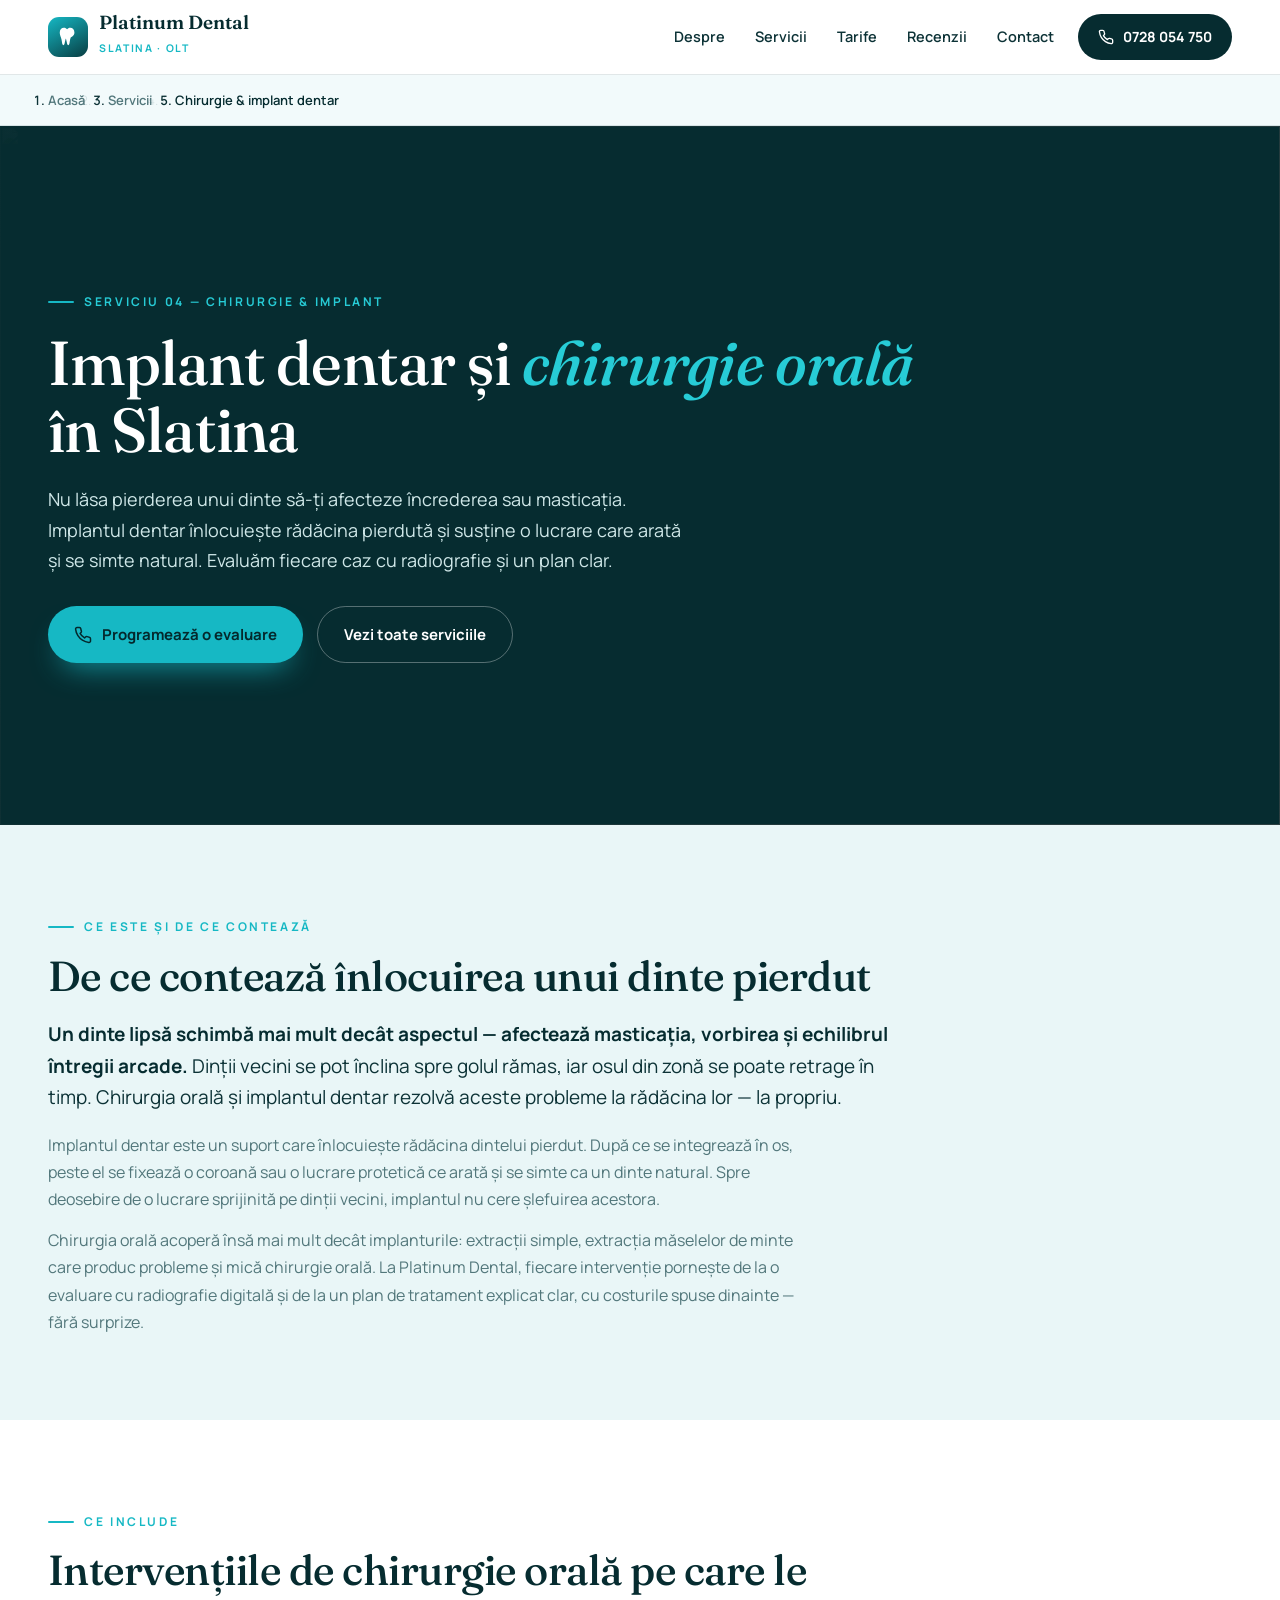
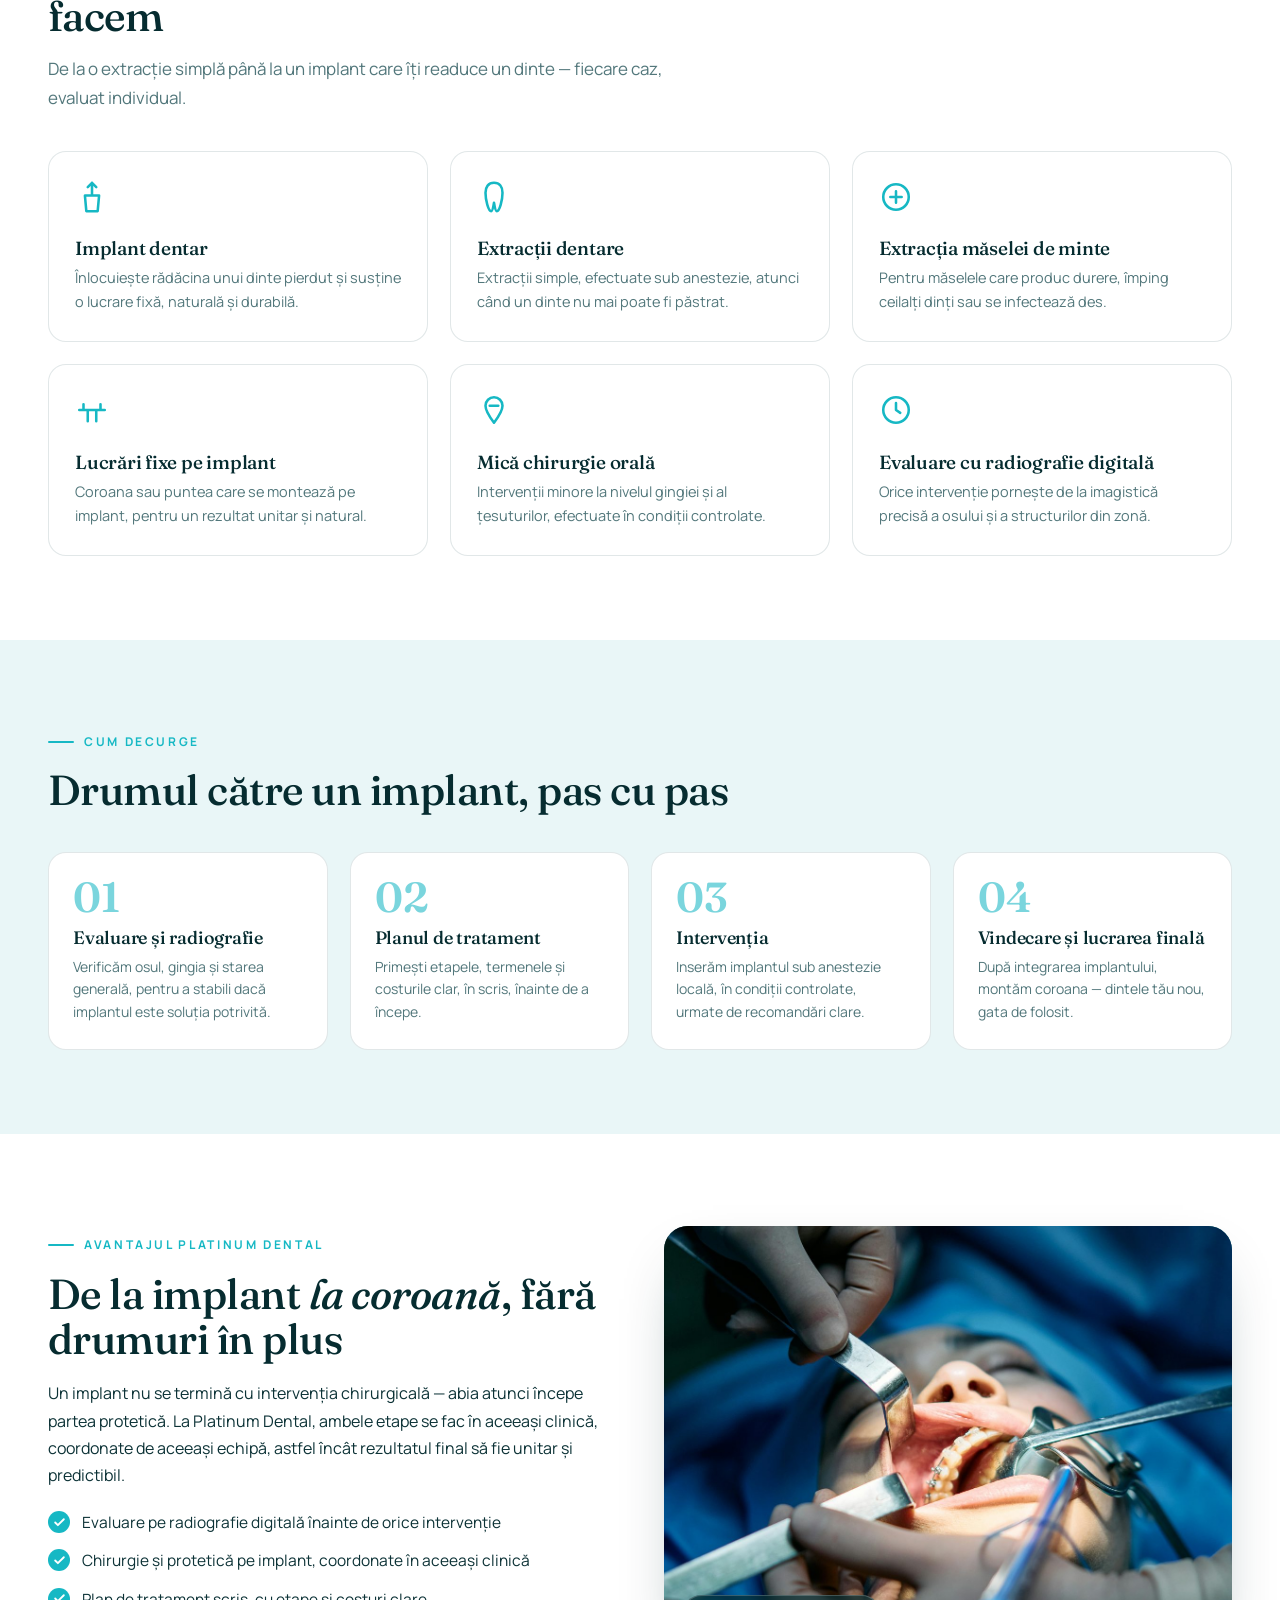
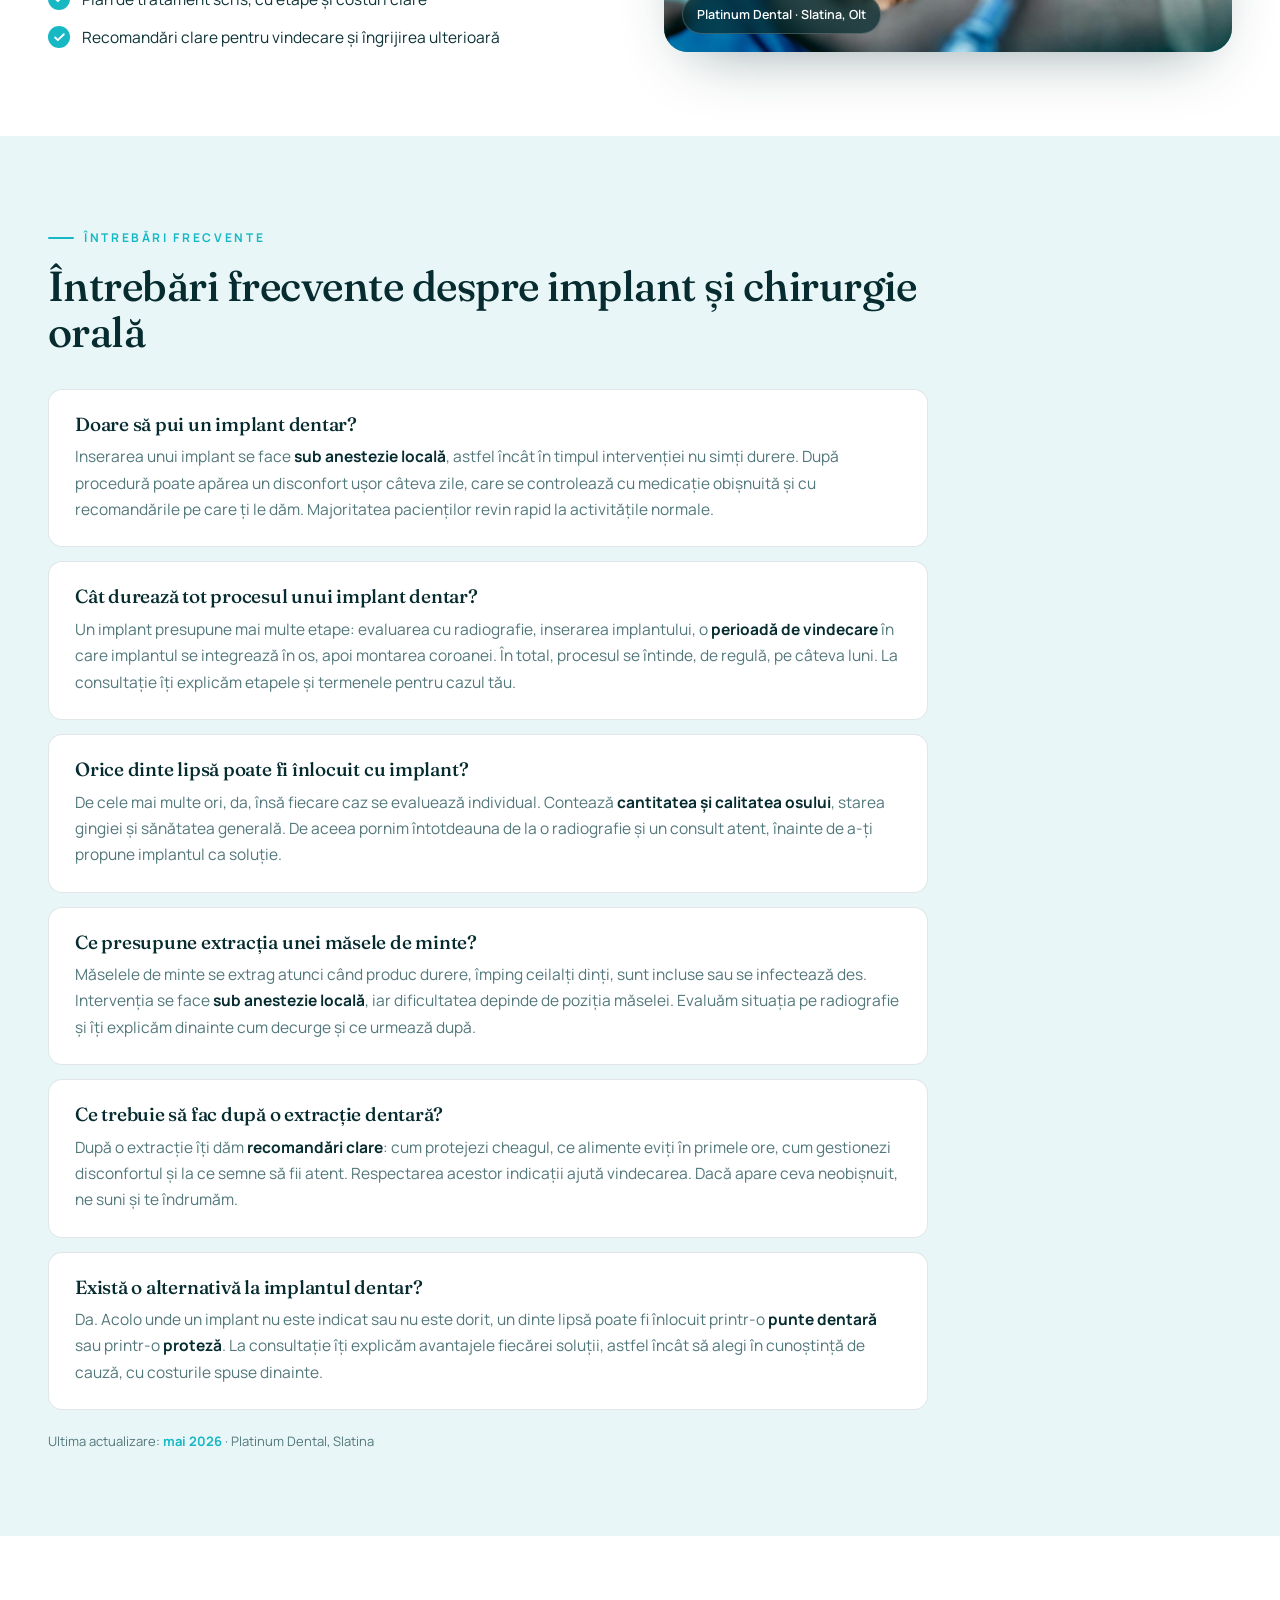
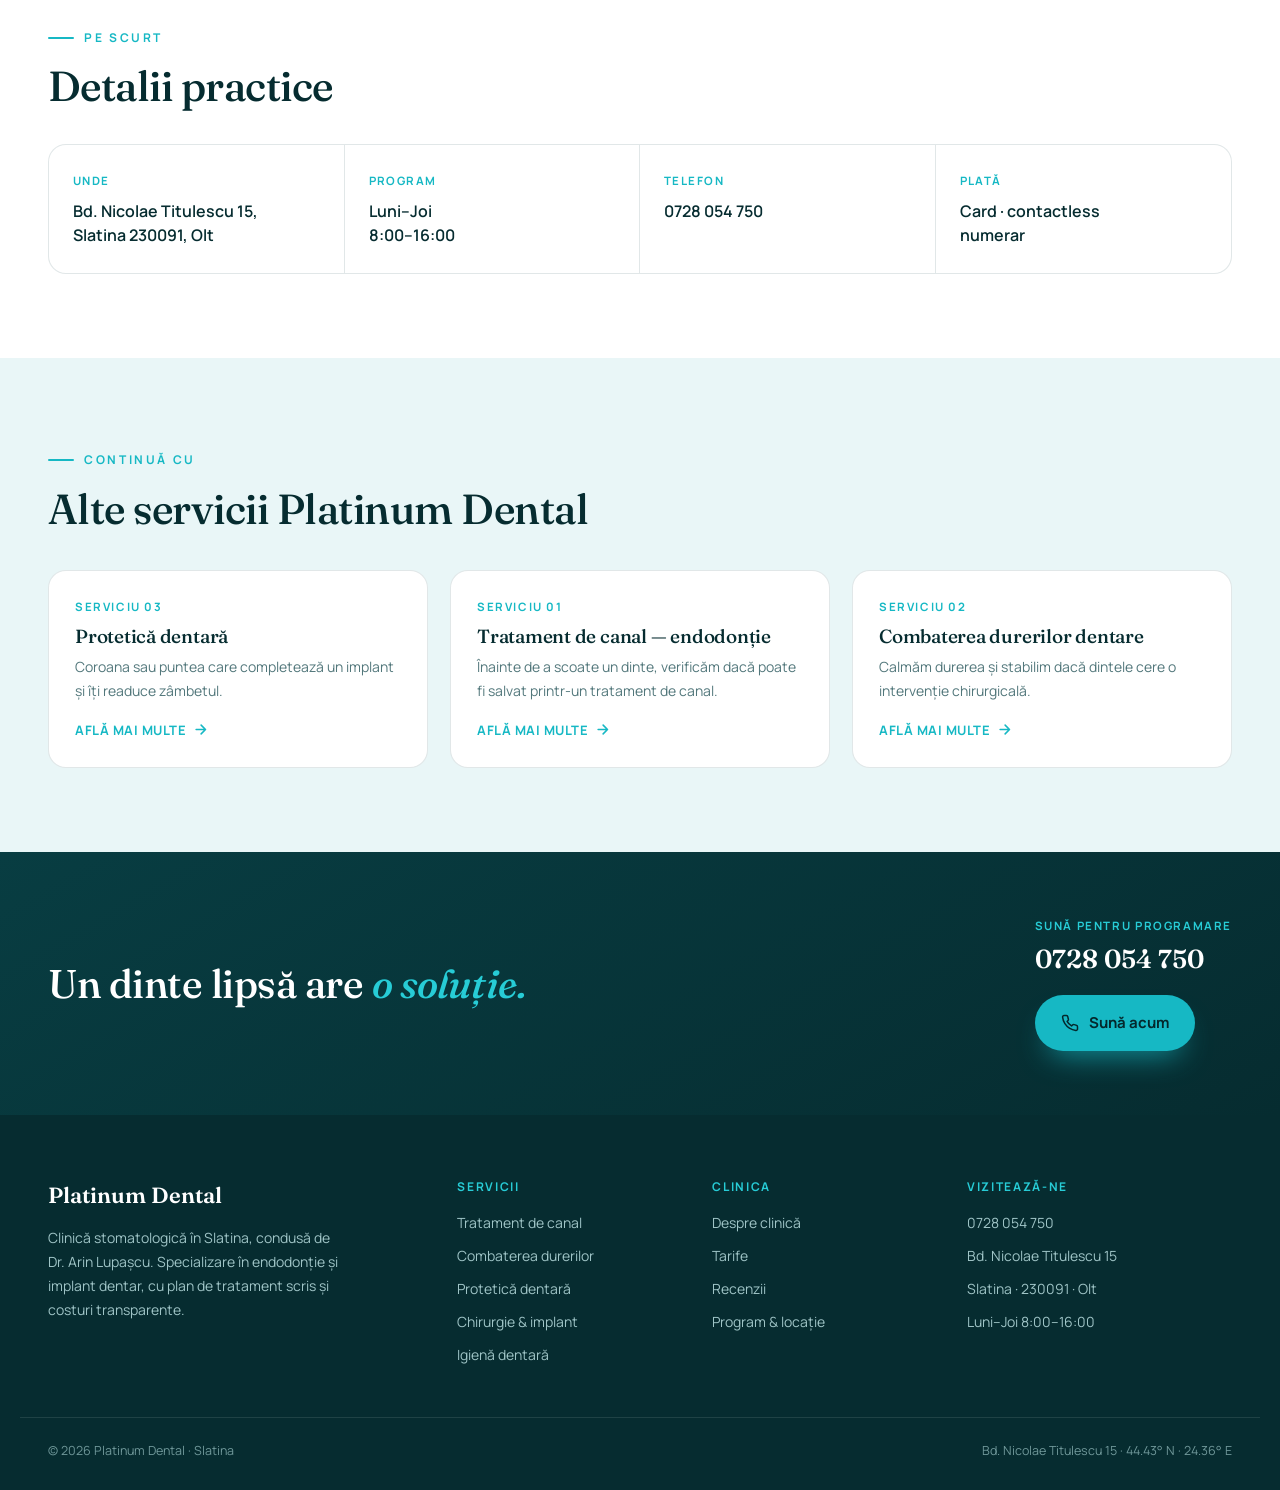
==== commit f1707a95: "Update schedule, pricing, copy and mobile section order - Workdays reduced to Luni–Joi; Friday and S" ====
--- a/servicii/chirurgie-orala-implant-dentar.html
+++ b/servicii/chirurgie-orala-implant-dentar.html
@@ -280,7 +280,7 @@
     <h2 class="sec-title">Detalii practice</h2>
     <div class="infostrip">
       <div><div class="k">Unde</div><div class="v">Bd. Nicolae Titulescu 15,<br/>Slatina 230091, Olt</div></div>
-      <div><div class="k">Program</div><div class="v">Luni–Sâmbătă<br/>8:00–16:00</div></div>
+      <div><div class="k">Program</div><div class="v">Luni–Joi<br/>8:00–16:00</div></div>
       <div><div class="k">Telefon</div><div class="v"><a href="tel:+40728054750">0728 054 750</a></div></div>
       <div><div class="k">Plată</div><div class="v">Card · contactless<br/>numerar</div></div>
     </div>
@@ -358,7 +358,7 @@
         <li><a href="tel:+40728054750">0728 054 750</a></li>
         <li>Bd. Nicolae Titulescu 15</li>
         <li>Slatina · 230091 · Olt</li>
-        <li>Luni–Sâmbătă 8:00–16:00</li>
+        <li>Luni–Joi 8:00–16:00</li>
       </ul>
     </div>
   </div>
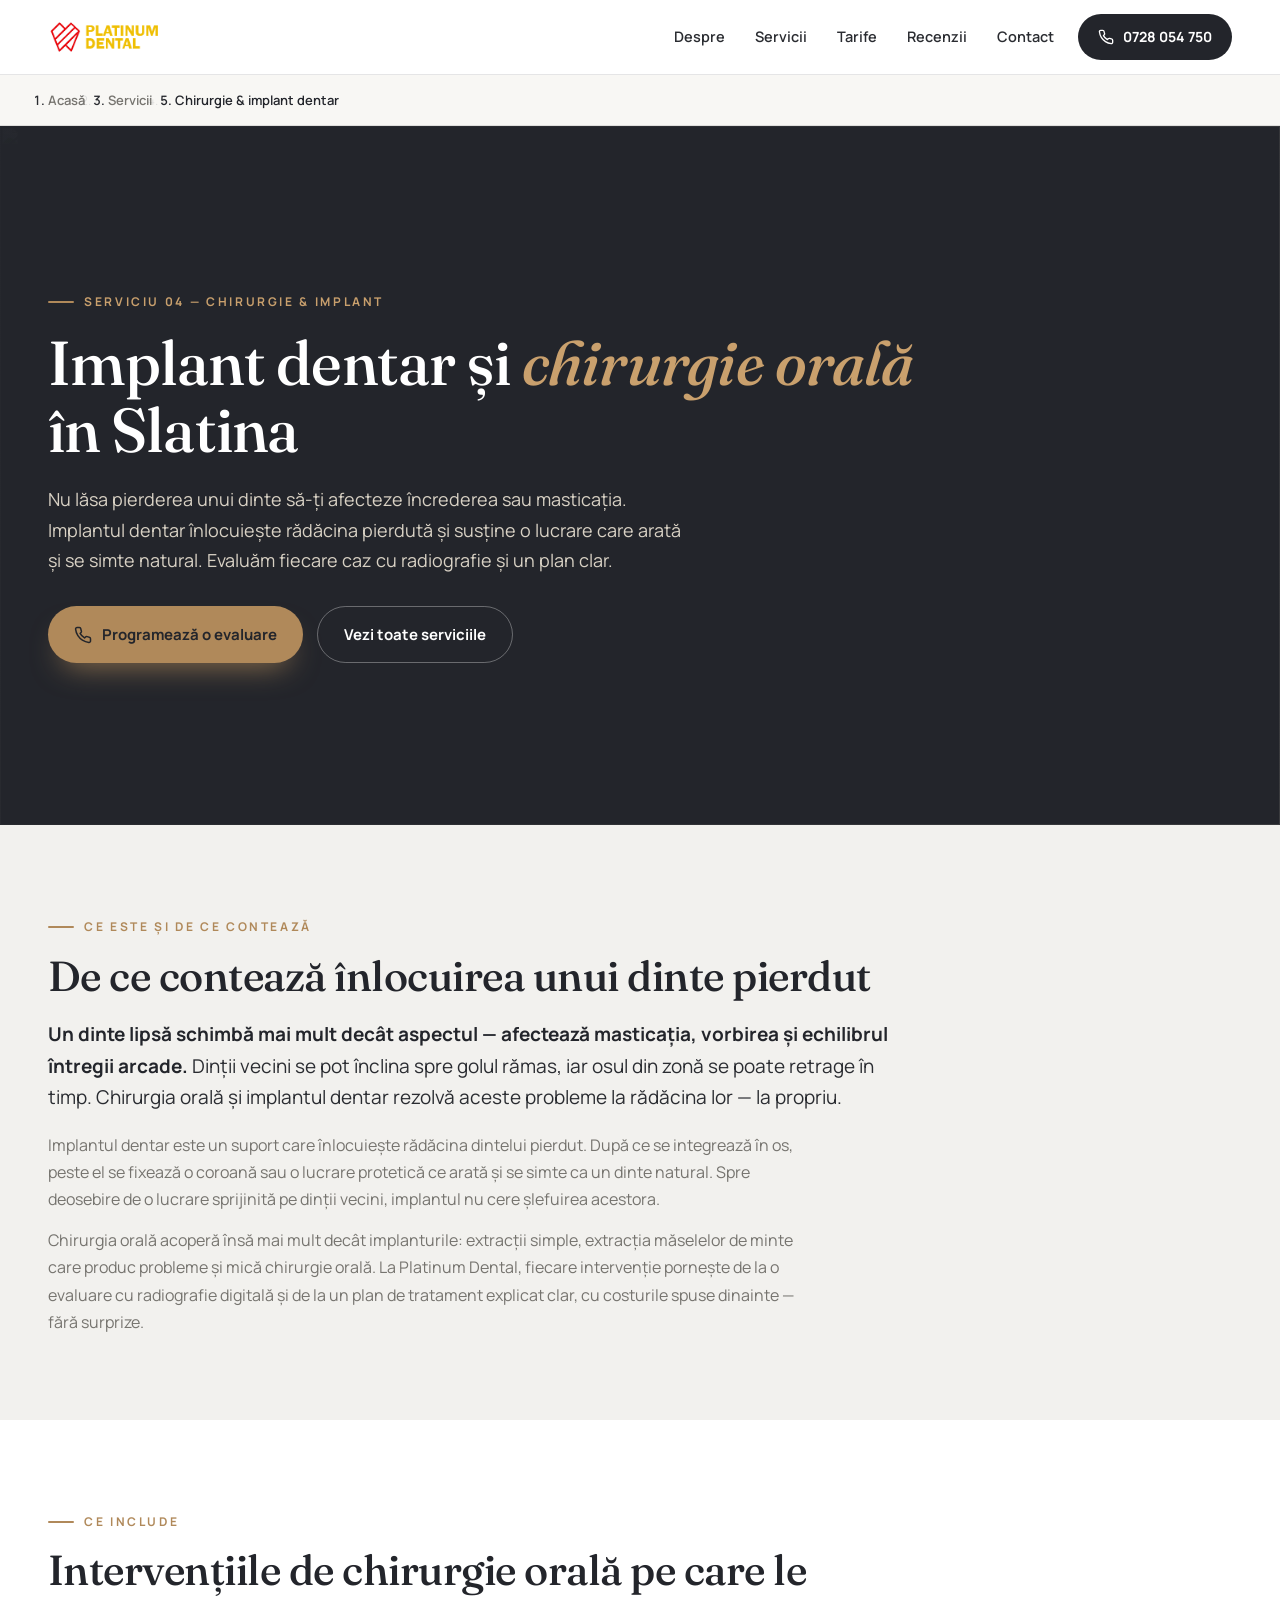
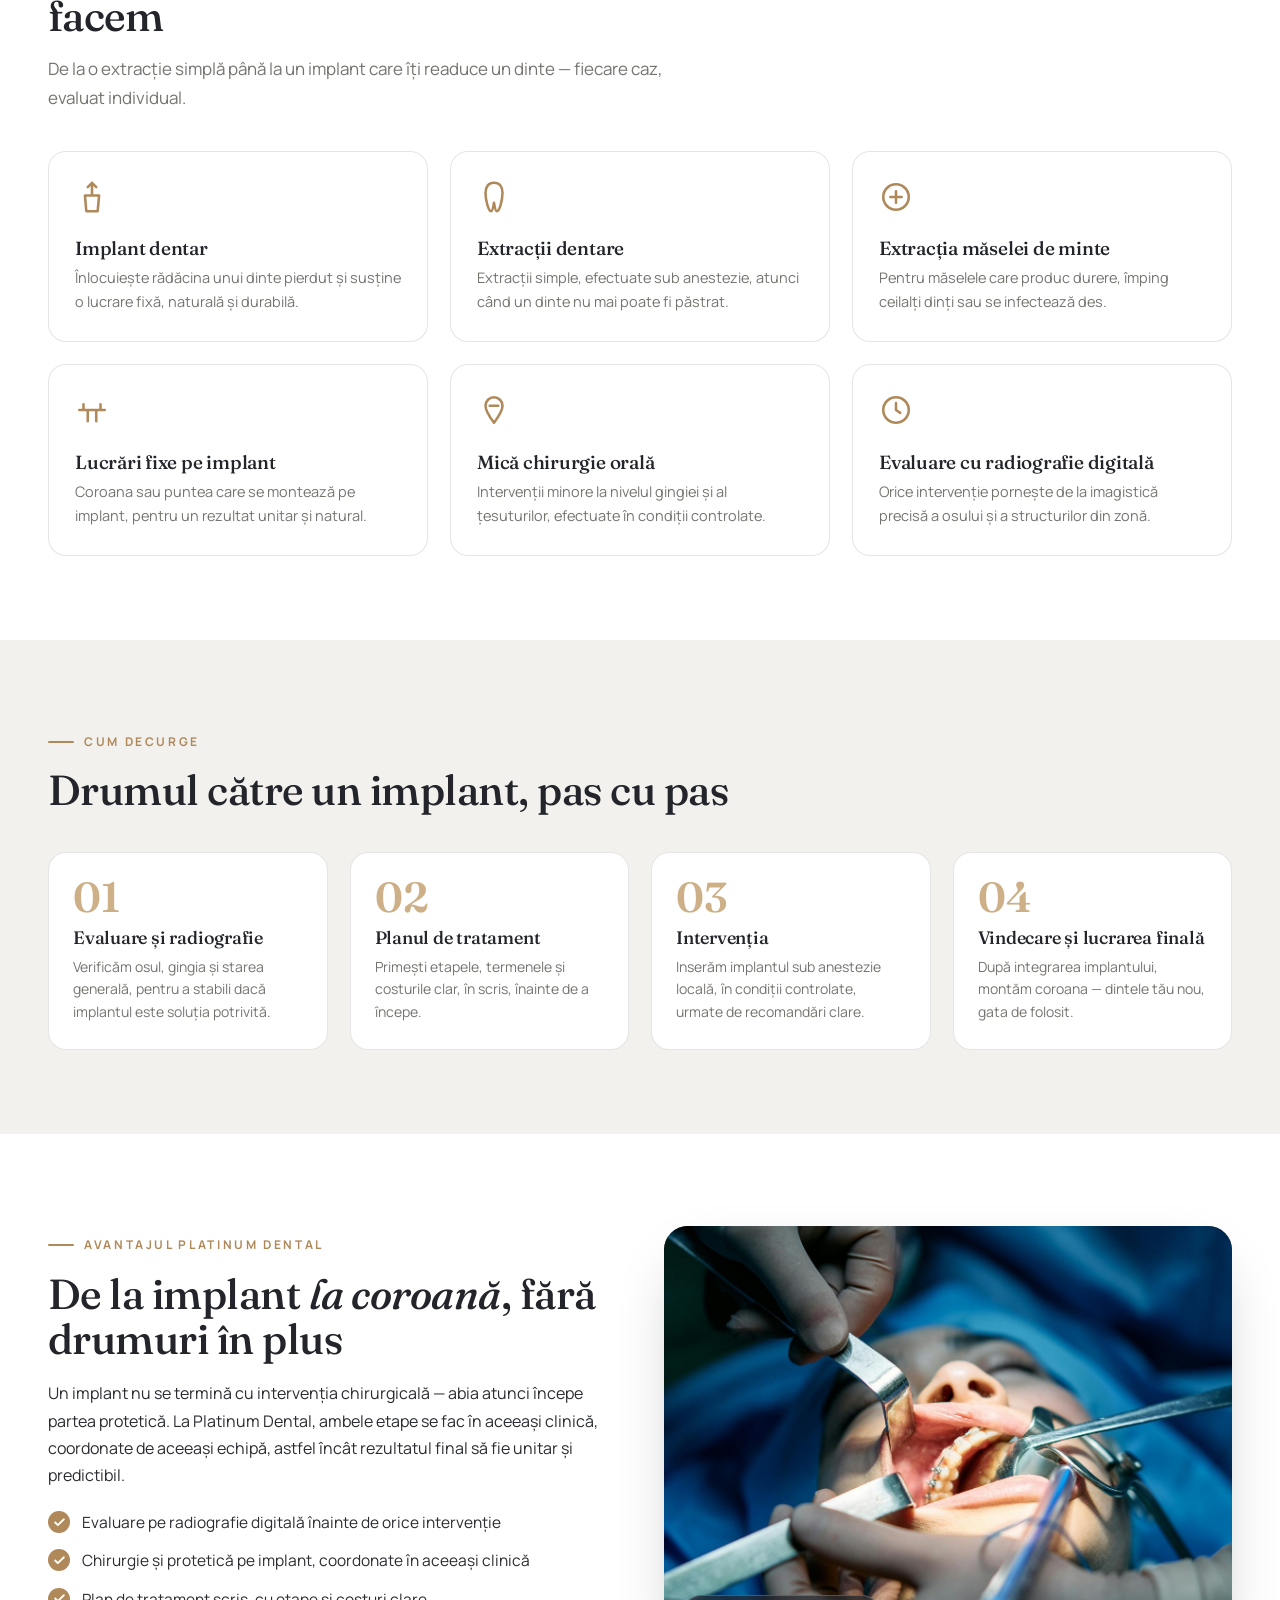
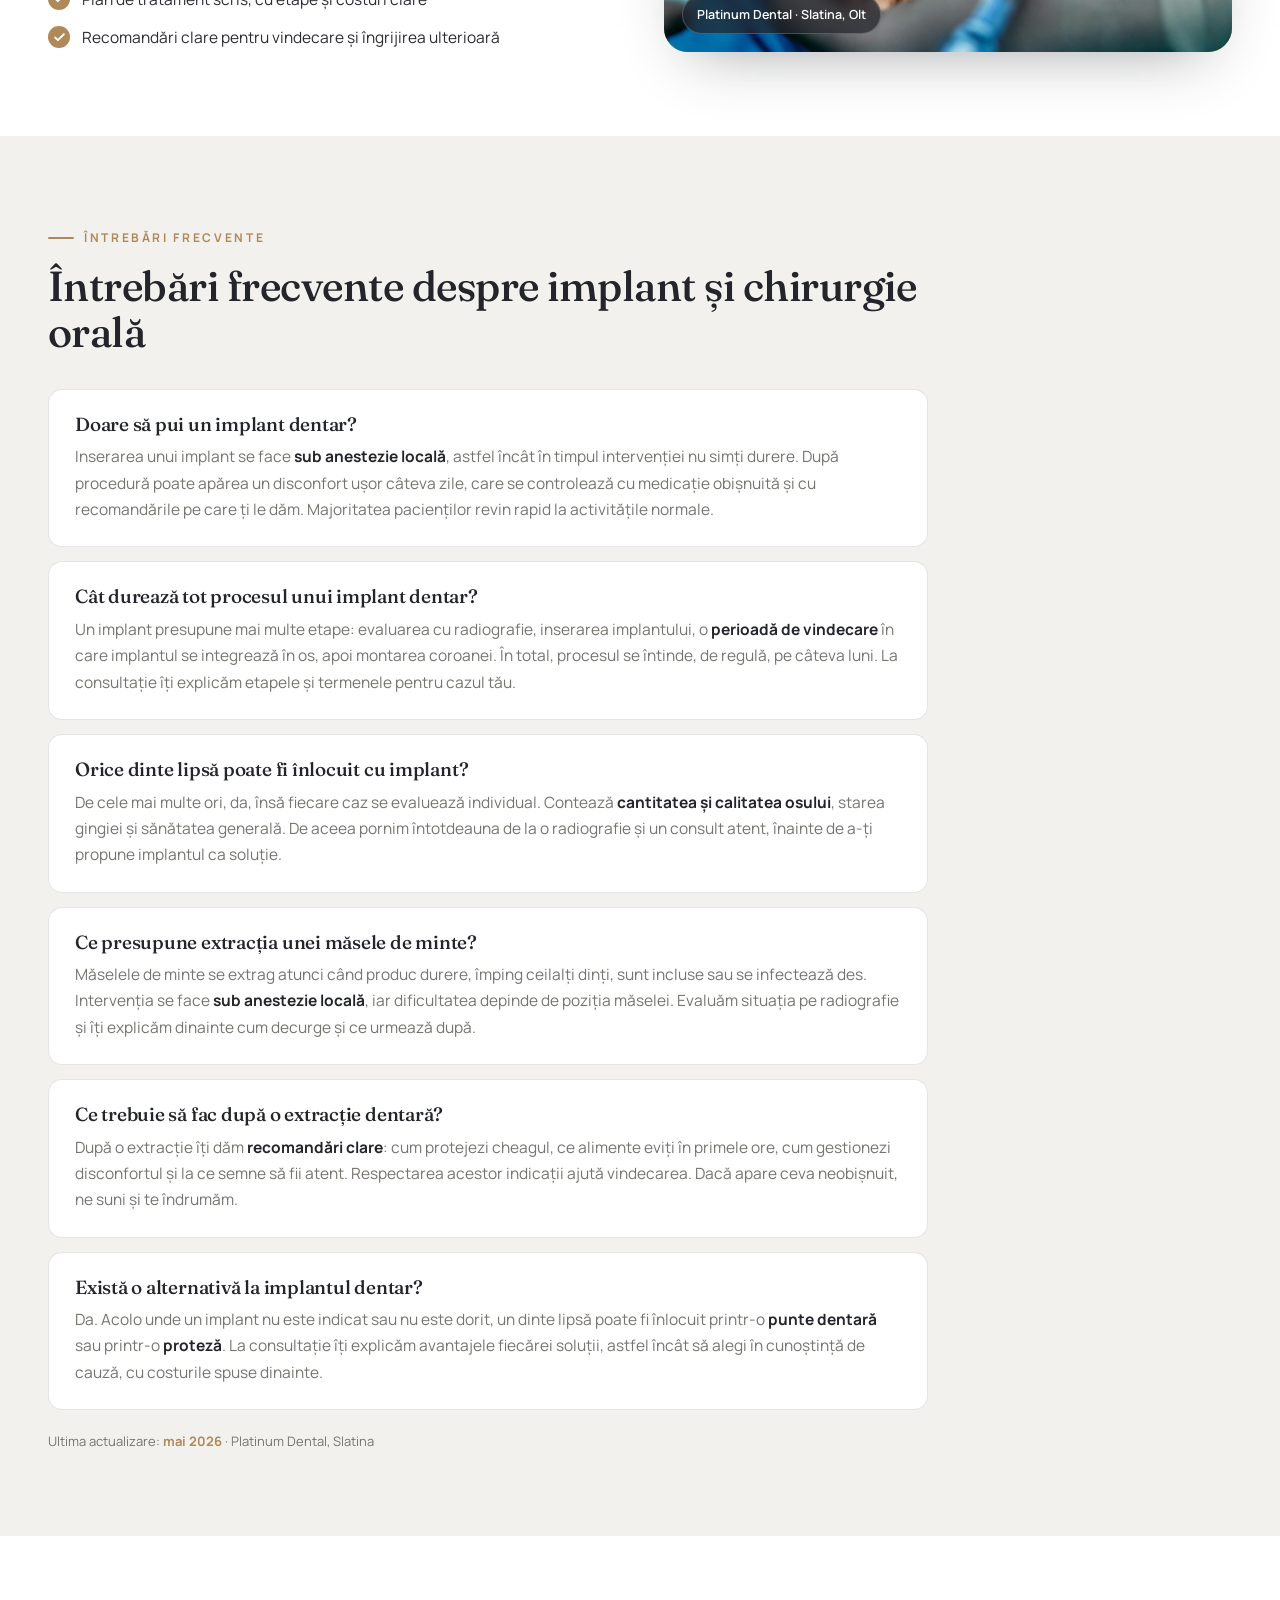
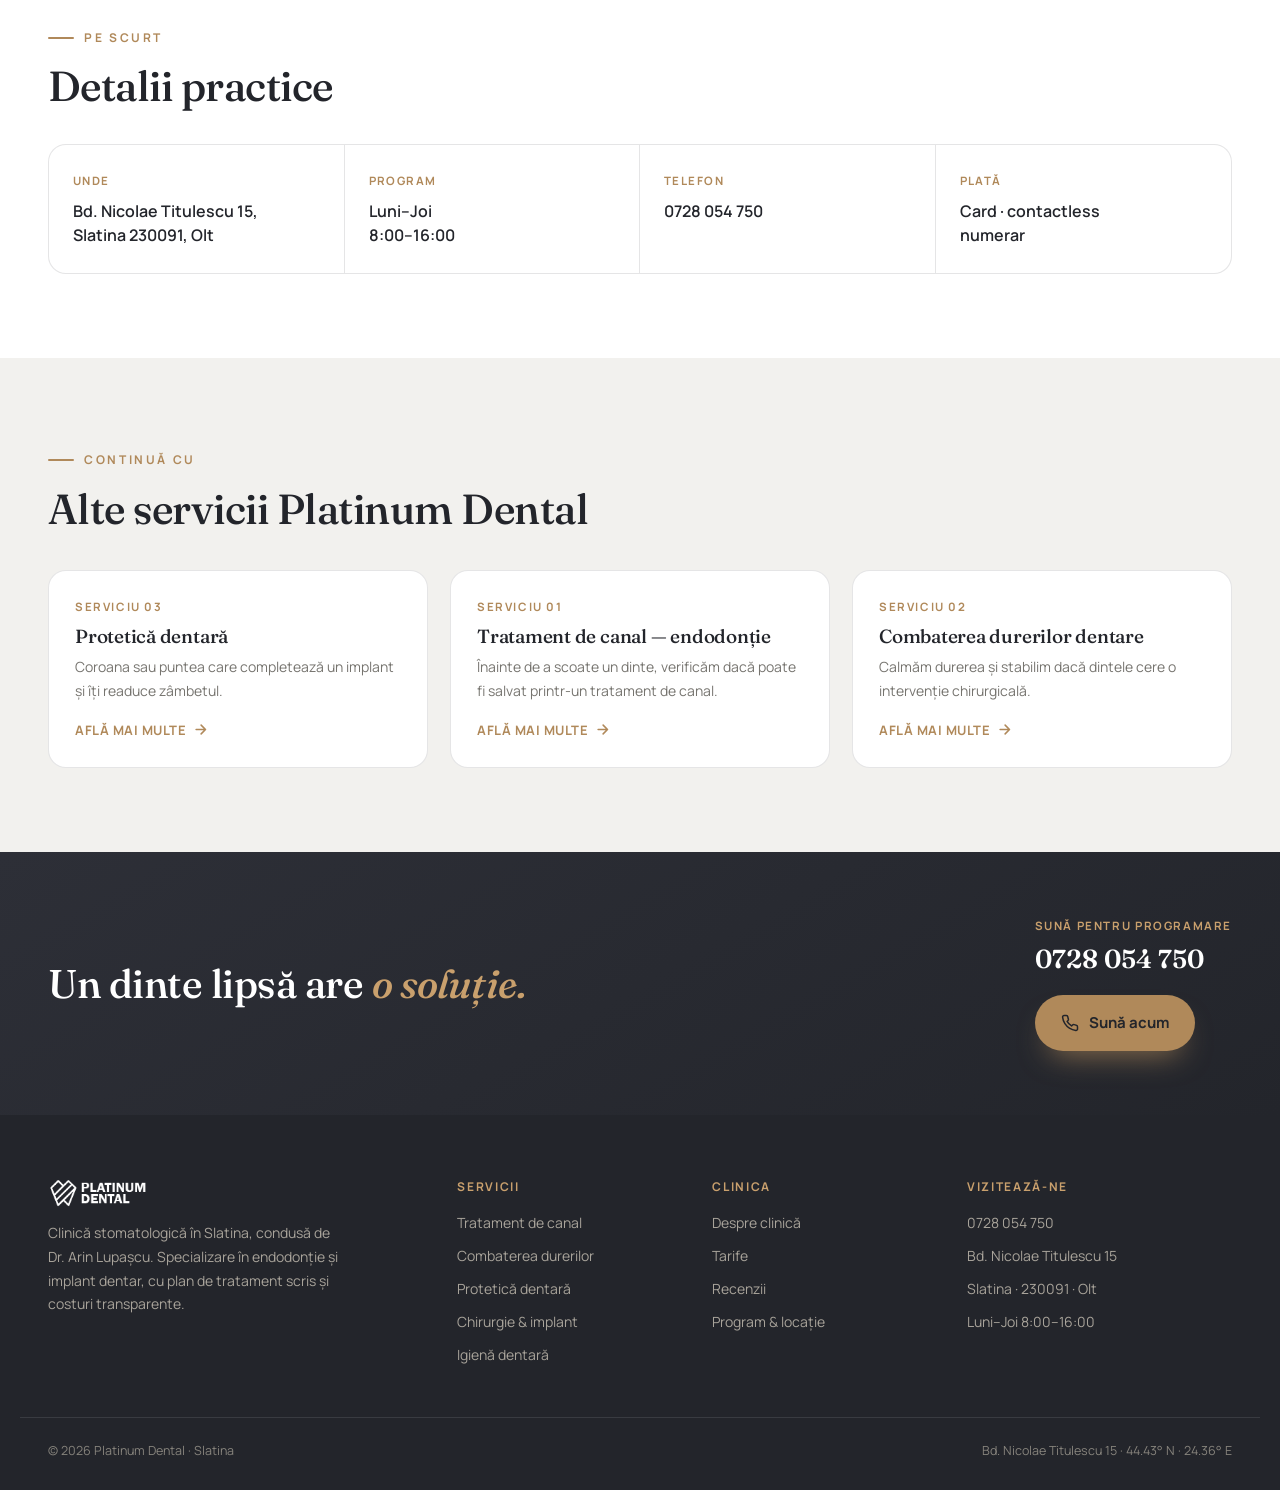
==== commit e6168504: "Rebrand: anthracite + brushed-bronze palette, real logo - New palette across index.html, service.css" ====
--- a/servicii/chirurgie-orala-implant-dentar.html
+++ b/servicii/chirurgie-orala-implant-dentar.html
@@ -8,7 +8,7 @@
 <meta name="keywords" content="implant dentar Slatina, chirurgie orala Slatina, extractie dentara Slatina, extractie masea de minte, implant dinte lipsa, Platinum Dental" />
 <meta name="robots" content="index, follow, max-snippet:-1, max-image-preview:large" />
 <meta name="author" content="Platinum Dental" />
-<meta name="theme-color" content="#062c30" />
+<meta name="theme-color" content="#23252b" />
 <link rel="canonical" href="https://platinumdental.ro/servicii/chirurgie-orala-implant-dentar.html" />
 
 <meta property="og:type" content="article" />
@@ -28,7 +28,7 @@
 <meta name="geo.position" content="44.431919;24.355544" />
 <meta name="ICBM" content="44.431919, 24.355544" />
 
-<link rel="icon" href="data:image/svg+xml,<svg xmlns='http://www.w3.org/2000/svg' viewBox='0 0 24 24'><path fill='%2316b8c4' d='M7.5 2C5 2 3 4 3 7c0 2 .6 3.7 1.3 5.5.6 1.6.9 3.3 1.1 5 .2 1.6.4 3.4 1.6 3.4 1 0 1.2-1.4 1.5-2.8l.9-4c.05-.22.4-.22.45 0l.9 4c.3 1.4.5 2.8 1.5 2.8 1.2 0 1.4-1.8 1.6-3.4.2-1.7.5-3.4 1.1-5C18.4 10.7 19 9 19 7c0-3-2-5-4.5-5-1.7 0-2.7.8-3.5 1.5C10.2 2.8 9.2 2 7.5 2z'/></svg>" />
+<link rel="icon" href="data:image/svg+xml,<svg xmlns='http://www.w3.org/2000/svg' viewBox='0 0 24 24'><path fill='%239e3a31' d='M7.5 2C5 2 3 4 3 7c0 2 .6 3.7 1.3 5.5.6 1.6.9 3.3 1.1 5 .2 1.6.4 3.4 1.6 3.4 1 0 1.2-1.4 1.5-2.8l.9-4c.05-.22.4-.22.45 0l.9 4c.3 1.4.5 2.8 1.5 2.8 1.2 0 1.4-1.8 1.6-3.4.2-1.7.5-3.4 1.1-5C18.4 10.7 19 9 19 7c0-3-2-5-4.5-5-1.7 0-2.7.8-3.5 1.5C10.2 2.8 9.2 2 7.5 2z'/></svg>" />
 <link rel="preconnect" href="https://fonts.googleapis.com" />
 <link rel="preconnect" href="https://fonts.gstatic.com" crossorigin />
 <link href="https://fonts.googleapis.com/css2?family=Fraunces:ital,opsz,wght@0,9..144,400;0,9..144,500;0,9..144,600;1,9..144,500&family=Manrope:wght@300;400;500;600;700;800&display=swap" rel="stylesheet" />
@@ -98,8 +98,7 @@
 <header class="nav">
   <div class="wrap nav-inner">
     <a href="../index.html" class="logo" aria-label="Platinum Dental Slatina — acasă">
-      <span class="logo-mark" aria-hidden="true"><svg viewBox="0 0 24 24" fill="currentColor"><path d="M7.5 2C5 2 3 4 3 7c0 2 .6 3.7 1.3 5.5.6 1.6.9 3.3 1.1 5 .2 1.6.4 3.4 1.6 3.4 1 0 1.2-1.4 1.5-2.8l.9-4c.05-.22.4-.22.45 0l.9 4c.3 1.4.5 2.8 1.5 2.8 1.2 0 1.4-1.8 1.6-3.4.2-1.7.5-3.4 1.1-5C18.4 10.7 19 9 19 7c0-3-2-5-4.5-5-1.7 0-2.7.8-3.5 1.5C10.2 2.8 9.2 2 7.5 2z"/></svg></span>
-      <span><b>Platinum Dental</b><small>Slatina · Olt</small></span>
+      <img src="../logo/logo.png" alt="Platinum Dental - Slatina, Olt" class="logo-img">
     </a>
     <nav class="nav-links" aria-label="Navigare principală">
       <a href="../index.html#despre">Despre</a>
@@ -330,7 +329,7 @@
 <footer>
   <div class="wrap foot">
     <div class="brand">
-      <h4>Platinum Dental</h4>
+      <img src="../logo/logo.png" alt="Platinum Dental" class="foot-logo">
       <p>Clinică stomatologică în Slatina, condusă de Dr. Arin Lupașcu. Specializare în endodonție și implant dentar, cu plan de tratament scris și costuri transparente.</p>
     </div>
     <div>
--- a/servicii/service.css
+++ b/servicii/service.css
@@ -4,22 +4,23 @@
    ═══════════════════════════════════════════════════════════════ */
 
 :root{
-  --ink:#062c30;
-  --teal-d:#083d42;
-  --teal-d2:#0a4a50;
-  --turq:#16b8c4;
-  --turq-br:#27ccd6;
-  --aqua:#7ad5dd;
-  --aqua-s:#bfe9ec;
-  --ice:#e9f6f7;
-  --ice-2:#f2fafb;
+  --ink:#23252b;
+  --teal-d:#2d2f37;
+  --teal-d2:#373a44;
+  --turq:#b0895a;
+  --turq-br:#c9a06d;
+  --aqua:#cdb088;
+  --aqua-s:#e6d8c1;
+  --ice:#f2f1ee;
+  --ice-2:#f8f7f4;
   --paper:#ffffff;
-  --text:#0c3236;
-  --muted:#52777b;
-  --line:rgba(8,61,66,.12);
+  --red:#9e3a31;
+  --text:#2a2c31;
+  --muted:#76746f;
+  --line:rgba(45,47,55,.12);
   --line-d:rgba(255,255,255,.14);
-  --shadow:0 24px 60px -28px rgba(6,44,48,.45);
-  --shadow-s:0 12px 30px -16px rgba(6,44,48,.4);
+  --shadow:0 24px 60px -28px rgba(35,37,43,.45);
+  --shadow-s:0 12px 30px -16px rgba(35,37,43,.4);
   --r:18px;
   --maxw:1240px;
 }
@@ -54,6 +55,9 @@
 .logo-mark{width:40px;height:40px;border-radius:11px;flex:none;display:grid;place-items:center;
   background:linear-gradient(150deg,var(--turq),var(--teal-d))}
 .logo-mark svg{width:22px;height:22px;color:#fff}
+.logo-img{height:36px;width:auto;display:block}
+.foot-logo{height:32px;width:auto;display:block;
+  filter:brightness(0) invert(1);margin-bottom:6px}
 .logo b{font-family:"Fraunces",serif;font-size:19px;font-weight:600;color:var(--ink);
   display:block;line-height:1.05}
 .logo small{font-size:10.5px;font-weight:700;letter-spacing:.16em;text-transform:uppercase;
@@ -87,8 +91,8 @@
 .btn{display:inline-flex;align-items:center;gap:10px;padding:15px 26px;border-radius:999px;
   font-weight:700;font-size:15px;transition:transform .22s,box-shadow .22s,background .22s}
 .btn svg{width:18px;height:18px}
-.btn-primary{background:var(--turq);color:#04282c;box-shadow:0 16px 30px -14px rgba(22,184,196,.8)}
-.btn-primary:hover{transform:translateY(-3px);box-shadow:0 22px 38px -14px rgba(22,184,196,.9)}
+.btn-primary{background:var(--turq);color:#23252b;box-shadow:0 16px 30px -14px rgba(176,137,90,.8)}
+.btn-primary:hover{transform:translateY(-3px);box-shadow:0 22px 38px -14px rgba(176,137,90,.9)}
 .btn-ghost{background:transparent;color:#fff;border:1px solid rgba(255,255,255,.32)}
 .btn-ghost:hover{background:rgba(255,255,255,.1);transform:translateY(-3px)}
 .btn-dark{background:var(--ink);color:#fff}
@@ -109,17 +113,17 @@
 .prose strong{color:var(--ink);font-weight:700}
 
 /* ═══════════════ HERO ═══════════════ */
-.dhero{position:relative;background:var(--ink);color:#dff1f2;overflow:hidden;isolation:isolate}
+.dhero{position:relative;background:var(--ink);color:#e3ddd0;overflow:hidden;isolation:isolate}
 .dhero-bg{position:absolute;inset:0;z-index:-2}
 .dhero-bg img{width:100%;height:100%;object-fit:cover;
   filter:saturate(.9) brightness(.42)}
 .dhero::after{content:"";position:absolute;inset:0;z-index:-1;background:
-  linear-gradient(115deg,rgba(6,44,48,.96) 0%,rgba(6,44,48,.78) 46%,rgba(6,44,48,.5) 100%)}
+  linear-gradient(115deg,rgba(35,37,43,.96) 0%,rgba(35,37,43,.78) 46%,rgba(35,37,43,.5) 100%)}
 .dhero .wrap{padding-top:74px;padding-bottom:78px}
 .dhero .eyebrow{color:var(--turq-br)}
 .dhero h1{font-size:clamp(34px,5.4vw,62px);color:#fff;margin:18px 0 0;max-width:900px}
 .dhero h1 .acc{color:var(--turq-br);font-style:italic}
-.dhero-sub{margin-top:20px;font-size:18px;line-height:1.7;color:#cfe7e8;max-width:640px}
+.dhero-sub{margin-top:20px;font-size:18px;line-height:1.7;color:#d8d1c4;max-width:640px}
 .dhero-ctas{display:flex;flex-wrap:wrap;gap:14px;margin-top:30px}
 
 /* ═══════════════ INCLUDE GRID ═══════════════ */
@@ -148,7 +152,7 @@
   background:linear-gradient(150deg,var(--teal-d),var(--turq));box-shadow:var(--shadow);
   aspect-ratio:4/3}
 .split-pic img{width:100%;height:100%;object-fit:cover}
-.split-pic .tag{position:absolute;left:18px;bottom:18px;background:rgba(6,44,48,.72);
+.split-pic .tag{position:absolute;left:18px;bottom:18px;background:rgba(35,37,43,.72);
   -webkit-backdrop-filter:blur(6px);backdrop-filter:blur(6px);color:#fff;font-size:12.5px;
   font-weight:600;padding:8px 14px;border-radius:999px;border:1px solid rgba(255,255,255,.2)}
 .checklist{margin-top:20px;display:grid;gap:12px}
@@ -203,7 +207,7 @@
   letter-spacing:.14em;text-transform:uppercase;color:var(--turq-br);margin-bottom:2px}
 
 /* ═══════════════ FOOTER ═══════════════ */
-footer{background:var(--ink);color:#9fc4c6;padding:62px 0 28px}
+footer{background:var(--ink);color:#a8a39a;padding:62px 0 28px}
 .foot{display:grid;grid-template-columns:1.7fr 1fr 1fr 1.2fr;gap:34px}
 .foot h4{font-family:"Fraunces",serif;font-size:22px;color:#fff;font-weight:600}
 .foot .brand p{margin-top:12px;font-size:14px;line-height:1.7;max-width:300px}
@@ -213,7 +217,7 @@
 .foot ul a:hover{color:#fff}
 .foot-bot{display:flex;flex-wrap:wrap;justify-content:space-between;gap:10px;
   margin-top:42px;padding-top:22px;border-top:1px solid rgba(255,255,255,.1);
-  font-size:12.5px;color:#6f9799}
+  font-size:12.5px;color:#86837c}
 
 /* ═══════════════ RESPONSIVE ═══════════════ */
 @media(max-width:920px){
